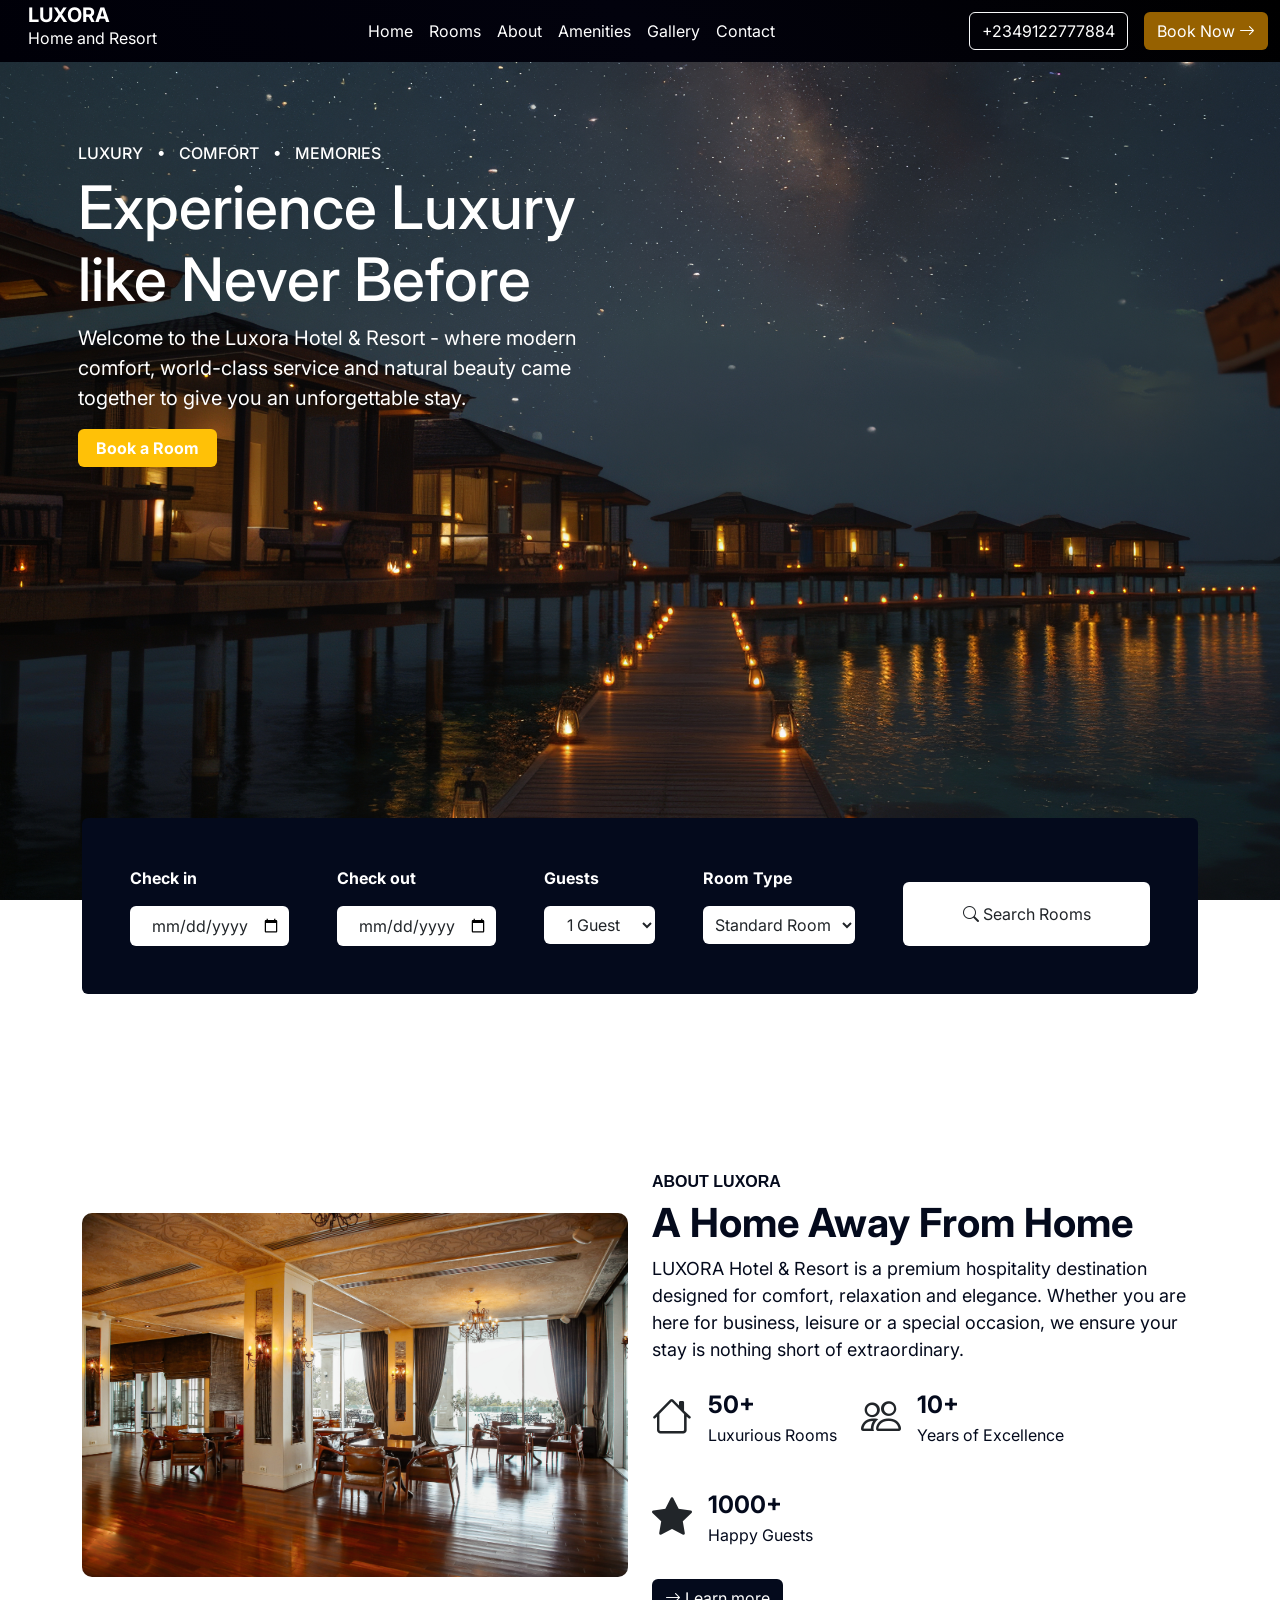
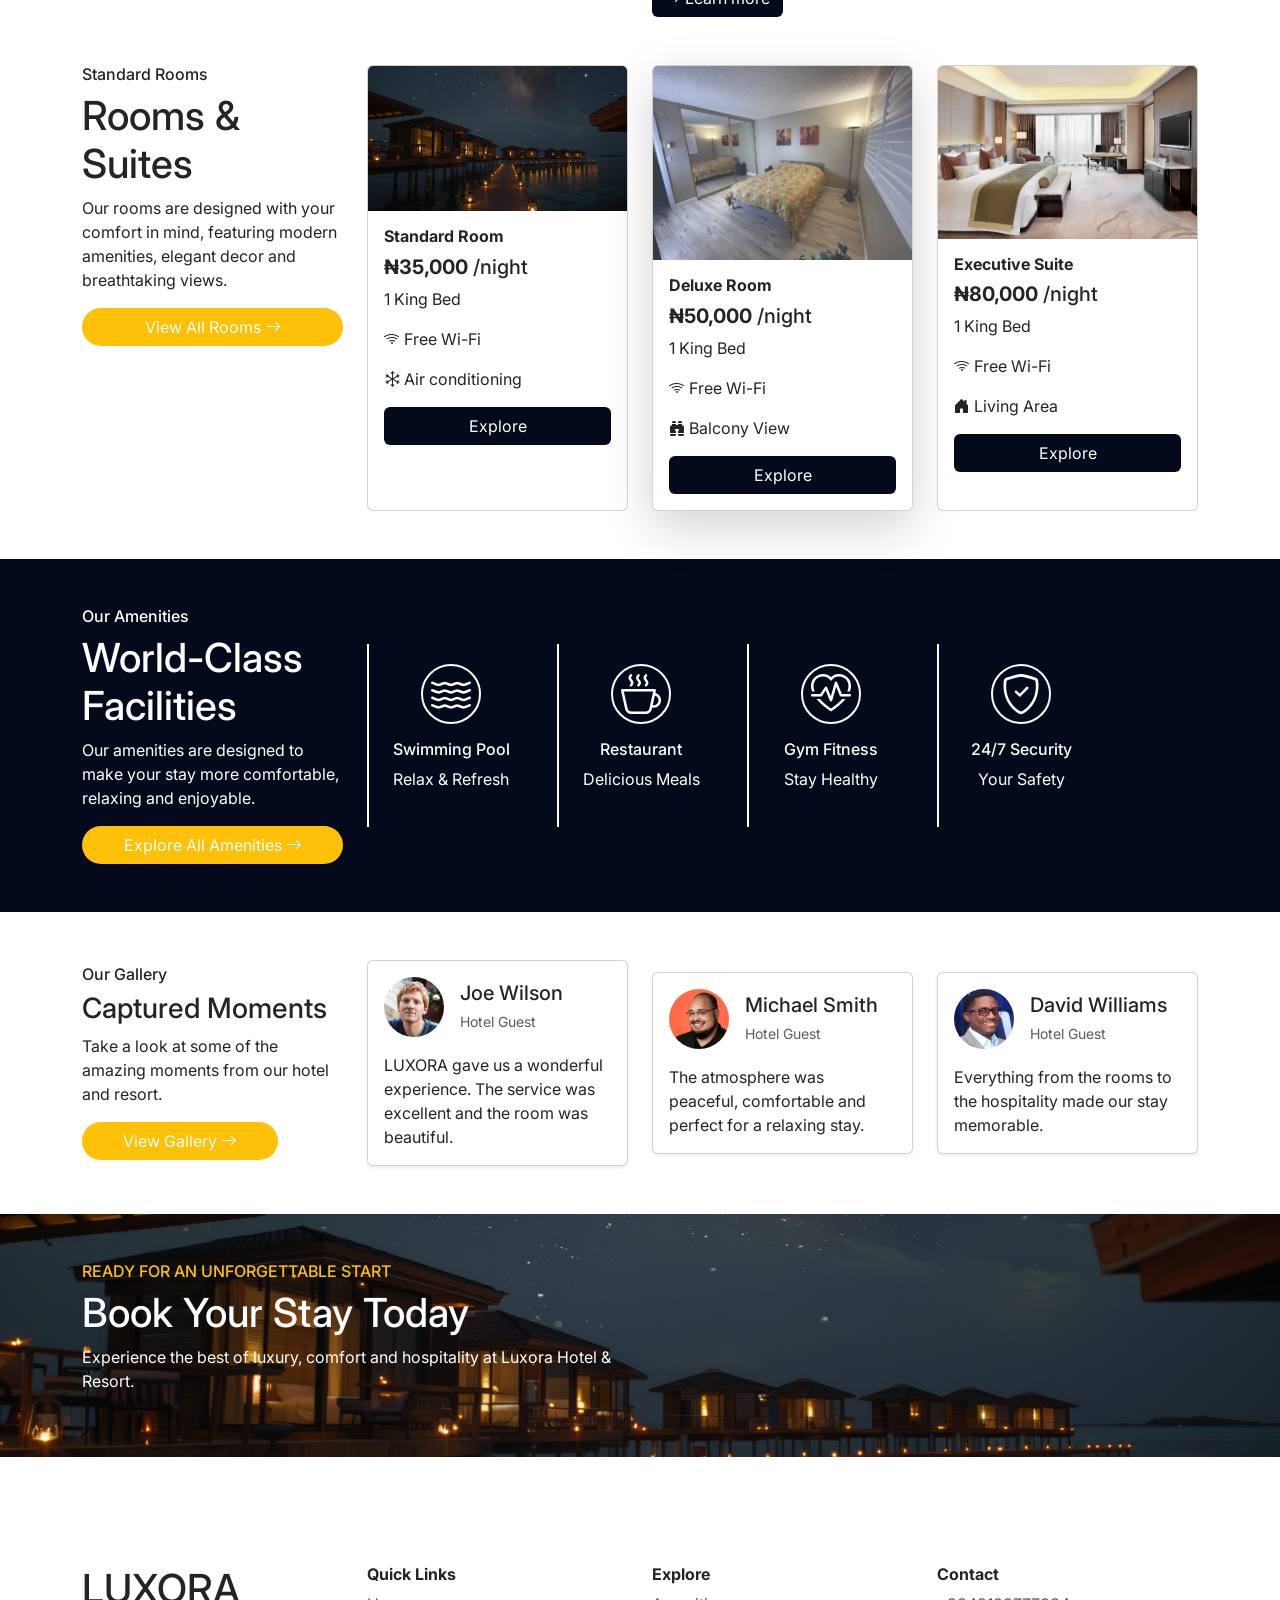
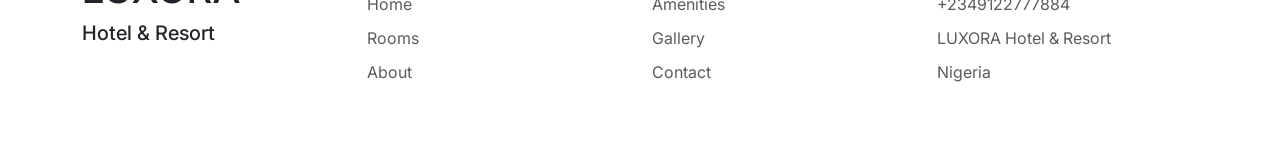
==== index.html @ adc064ef "i build a hotel website" ====
<!doctype html>
<html lang="en">
<head>
    <meta charset="utf-8">
    <meta name="viewport" content="width=device-width, initial-scale=1">
    <link href="https://fonts.googleapis.com/css2?family=Plus+Jakarta+Sans:wght@400;500;600;700;800&display=swap" rel="stylesheet">
    <link rel="stylesheet" href="https://cdn.jsdelivr.net/npm/bootstrap-icons@1.11.3/font/bootstrap-icons.min.css">
    <link href="https://cdn.jsdelivr.net/npm/bootstrap@5.0.2/dist/css/bootstrap.min.css" rel="stylesheet">
    <link rel="preconnect" href="https://fonts.googleapis.com">
    <link rel="preconnect" href="https://fonts.gstatic.com" crossorigin>
    <link href="https://fonts.googleapis.com/css2?family=Inter:wght@400;500;600;700;800&family=Playfair+Display:wght@400;500;600;700&display=swap" rel="stylesheet">
    <link rel="stylesheet" href="style.css">
    <title>LUXORA Hotel & Resort</title>
</head>
<body>

<nav class="navbar navbar-expand-lg navbar-light p-0 fixed-top">
    <div class="container-fluid">
        <div class="d-flex flex-column mx-3 lh-1">
            <a class="navbar-brand fw-bold text-white" href="#">LUXORA</a>
            <p class="text-white">Home and Resort</p>
        </div>

        <button class="navbar-toggler bg-white" type="button" data-bs-toggle="collapse" data-bs-target="#navbarSupportedContent">
            <span class="navbar-toggler-icon"></span>
        </button>

        <div class="collapse navbar-collapse" id="navbarSupportedContent">
            <ul class="navbar-nav mx-auto mb-2 mb-lg-0">
                <li class="nav-item"><a class="nav-link active text-white" href="#">Home</a></li>
                <li class="nav-item"><a class="nav-link text-white" href="#">Rooms</a></li>
                <li class="nav-item"><a class="nav-link text-white" href="#">About</a></li>
                <li class="nav-item"><a class="nav-link text-white" href="#">Amenities</a></li>
                <li class="nav-item"><a class="nav-link text-white" href="#">Gallery</a></li>
                <li class="nav-item"><a class="nav-link text-white" href="#">Contact</a></li>
            </ul>

            <form class="d-flex gap-3 align-items-center book">
                <a class="text-white text-decoration-none number btn btn-outline-light">+2349122777884</a>
                <button class="btn" type="submit">
                    Book Now
                    <i class="bi bi-arrow-right text-white"></i>
                </button>
            </form>
        </div>
    </div>
</nav>

<main class="main-page">
    <div class="container">
        <div class="row">
            <div class="col-lg-6 col-12 p-2">
                <h6 class="text-white mt-3 comfort">LUXURY • COMFORT • MEMORIES</h6>
                <h1 class="text-white">Experience Luxury <br>like Never Before</h1>
                <p class="text-white fs-5">Welcome to the Luxora Hotel & Resort - where modern comfort, world-class service and natural beauty came together to give you an unforgettable stay.</p>
                <button class="btn bg-warning text-white w-25 fw-bold expand">Book a Room</button>
            </div>
        </div>
    </div>
</main>

<section class="booking-section py-5 reveal">
    <div class="container">
        <form class="booking-box gap-5 text-white p-5 rounded d-sm-block d-lg-flex" id="bookingBox">
            <div class="booking-field">
                <label for="checkin" class="fw-bold">Check in</label>
                <input type="date" id="checkin" class="border-0 bg-white p-2 mt-3 rounded btn">
            </div>

            <div class="booking-field">
                <label for="checkout" class="fw-bold">Check out</label>
                <input type="date" id="checkout" class="border-0 bg-white p-2 mt-3 rounded btn">
            </div>

            <div class="booking-field">
                <label for="travelers" class="fw-bold">Guests</label>
                <select id="travelers" class="border-0 bg-white p-2 mt-3 rounded btn">
                    <option>1 Guest</option>
                    <option>2 Guests</option>
                    <option>3 Guests</option>
                    <option>4 Guests</option>
                    <option>5+ Guests</option>
                </select>
            </div>

            <div class="booking-field">
                <label for="roomType" class="fw-bold">Room Type</label>
                <select id="roomType" class="border-0 bg-white p-2 mt-3 rounded btn">
                    <option>Standard Room</option>
                    <option>Deluxe Room</option>
                    <option>Executive Suite</option>
                </select>
            </div>

            <button type="submit" class="search-btn border-0 bg-white p-0 mt-3 rounded btn w-25">
                <i class="bi bi-search"></i>
                Search Rooms
            </button>
        </form>
    </div>
</section>

<section class="about mb-3">
    <div class="container">
        <div class="row align-items-center">
            <div class="col-12 col-md-6">
                <img src="images/restaurant-hall-with-leather-armchairs-french-windows.jpg" alt="Hotel Image" class="img-fluid">
            </div>

            <div class="col-12 col-md-6">
                <div>
                    <h6 class="fw-bold aria">ABOUT LUXORA</h6>
                    <h1 class="fw-bold">A Home Away From Home</h1>
                    <p class="news">LUXORA Hotel & Resort is a premium hospitality destination designed for comfort, relaxation and elegance. Whether you are here for business, leisure or a special occasion, we ensure your stay is nothing short of extraordinary.</p>

                    <div class="d-flex gap-4 mt-4 flex-wrap">
                        <div class="d-flex gap-3">
                            <i class="bi bi-house fs-1 text-dark"></i>
                            <div>
                                <strong class="fw-bold fs-4">50+</strong>
                                <p>Luxurious Rooms</p>
                            </div>
                        </div>

                        <div class="d-flex gap-3">
                            <i class="bi bi-people fs-1 text-dark"></i>
                            <div>
                                <strong class="fw-bold fs-4">10+</strong>
                                <p>Years of Excellence</p>
                            </div>
                        </div>

                        <div class="d-flex gap-3">
                            <i class="bi bi-star-fill fs-1 text-dark"></i>
                            <div>
                                <strong class="fw-bold fs-4">1000+</strong>
                                <p>Happy Guests</p>
                            </div>
                        </div>
                    </div>

                    <button type="button" class="btn text-white learn mt-3">
                        <i class="bi bi-arrow-right"></i>
                        Learn more
                    </button>
                </div>
            </div>
        </div>
    </div>
</section>

<section class="view mt-5 mb-5">
    <div class="container">
        <div class="row g-4">
            <div class="col-12 col-md-3">
                <div class="h-100">
                    <h6>Standard Rooms</h6>
                    <h1>Rooms & Suites</h1>
                    <p>Our rooms are designed with your comfort in mind, featuring modern amenities, elegant decor and breathtaking views.</p>
                    <button type="button" class="btn w-100 rounded-pill bg-warning expand text-white">
                        View All Rooms
                        <i class="bi bi-arrow-right"></i>
                    </button>
                </div>
            </div>

            <div class="col-12 col-md-3 col-6">
                <div class="card h-100 bg-white">
                    <img src="images/starry-sky-town.jpg" class="card-img-top" alt="Standard Room" loading="lazy">
                    <div class="card-body">
                        <h6 class="card-title fw-bold" id="standardName">Standard Room</h6>
                        <h5 class="card-text" id="standardPrice"><strong>₦35,000</strong> /night</h5>

                        <div class="d-flex flex-column">
                            <div class="mb-3"><i class="bi bi-bed-fill text-dark"></i> 1 King Bed</div>
                            <div class="mb-3"><i class="bi bi-wifi text-dark"></i> Free Wi-Fi</div>
                            <div class="mb-3"><i class="bi bi-snow text-dark"></i> Air conditioning</div>
                        </div>

                        <button class="btn w-100 text-white learn" id="standard" onclick="exploreButton(this)">Explore</button>
                    </div>
                </div>
            </div>

            <div class="col-12 col-md-3 col-6">
                <div class="card h-100 bg-white shadow-lg">
                    <img src="images/deluxe.jpg" class="card-img-top" alt="Deluxe Room" loading="lazy">
                    <div class="card-body">
                        <h6 class="card-title fw-bold" id="deluxeName">Deluxe Room</h6>
                        <h5 class="card-text" id="deluxePrice"><strong>₦50,000</strong> /night</h5>

                        <div class="d-flex flex-column">
                            <div class="mb-3"><i class="bi bi-bed-fill text-dark"></i> 1 King Bed</div>
                            <div class="mb-3"><i class="bi bi-wifi text-dark"></i> Free Wi-Fi</div>
                            <div class="mb-3"><i class="bi bi-binoculars-fill text-dark"></i> Balcony View</div>
                        </div>

                        <button class="btn w-100 text-white learn" id="deluxe" onclick="exploreButton(this)">Explore</button>
                    </div>
                </div>
            </div>

            <div class="col-12 col-md-3 col-6">
                <div class="card h-100 bg-white">
                    <img src="images/executive.jpg" class="card-img-top" alt="Executive Suite" loading="lazy">
                    <div class="card-body">
                        <h6 class="card-title fw-bold" id="executiveName">Executive Suite</h6>
                        <h5 class="card-text" id="executivePrice"><strong>₦80,000</strong> /night</h5>

                        <div class="d-flex flex-column">
                            <div class="mb-3"><i class="bi bi-bed-fill text-dark"></i> 1 King Bed</div>
                            <div class="mb-3"><i class="bi bi-wifi text-dark"></i> Free Wi-Fi</div>
                            <div class="mb-3"><i class="bi bi-house-door-fill text-dark"></i> Living Area</div>
                        </div>

                        <button class="btn w-100 text-white learn" id="executive" onclick="exploreButton(this)">Explore</button>
                    </div>
                </div>
            </div>
        </div>
    </div>
</section>

<section class="amenities mt-5 mb-5 py-5 text-white">
    <div class="container">
        <div class="row g-4 align-items-center">
            <div class="col-12 col-md-3">
                <h6>Our Amenities</h6>
                <h1>World-Class Facilities</h1>
                <p>Our amenities are designed to make your stay more comfortable, relaxing and enjoyable.</p>
                <button type="button" class="btn w-100 rounded-pill bg-warning text-white expand">
                    Explore All Amenities
                    <i class="bi bi-arrow-right"></i>
                </button>
            </div>

            <div class="col-6 col-md-2">
                <div class="small-cards text-center">
                    <i class="bi bi-water text-white fs-1 circle"></i>
                    <h6 class="pt-3">Swimming Pool</h6>
                    <p>Relax & Refresh</p>
                </div>
            </div>

            <div class="col-6 col-md-2">
                <div class="small-cards text-center">
                    <i class="bi bi-cup-hot text-white fs-1 circle"></i>
                    <h6 class="pt-3">Restaurant</h6>
                    <p>Delicious Meals</p>
                </div>
            </div>

            <div class="col-6 col-md-2">
                <div class="small-cards text-center">
                    <i class="bi bi-heart-pulse text-white fs-1 circle"></i>
                    <h6 class="pt-3">Gym Fitness</h6>
                    <p>Stay Healthy</p>
                </div>
            </div>

            <div class="col-6 col-md-2">
                <div class="small-cards text-center">
                    <i class="bi bi-shield-check text-white fs-1 circle"></i>
                    <h6 class="pt-3">24/7 Security</h6>
                    <p>Your Safety</p>
                </div>
            </div>
        </div>
    </div>
</section>

<section class="mb-5 mt-5">
    <div class="container">
        <div class="row g-4 align-items-center">
            <div class="col-12 col-md-3">
                <h6>Our Gallery</h6>
                <h3>Captured Moments</h3>
                <p>Take a look at some of the amazing moments from our hotel and resort.</p>
                <button type="button" class="btn w-75 rounded-pill bg-warning text-white expand">
                    View Gallery
                    <i class="bi bi-arrow-right"></i>
                </button>
            </div>

            <div class="col-12 col-md-3">
    <div class="card shadow-sm h-100">
        <div class="d-flex align-items-center gap-3 p-3">
            <img src="images/patrick-collison-headshot.jpg" class="testimonial-img" alt="Joe Wilson">
            <div>
                <h5 class="card-title mb-1">Joe Wilson</h5>
                <small class="text-muted">Hotel Guest</small>
            </div>
        </div>

        <div class="card-body pt-0">
            <p class="card-text">LUXORA gave us a wonderful experience. The service was excellent and the room was beautiful.</p>
        </div>
    </div>
</div>

<div class="col-12 col-md-3">
    <div class="card shadow-sm h-100">
        <div class="d-flex align-items-center gap-3 p-3">
            <img src="images/michael-siebel-headshot.jpeg" class="testimonial-img" alt="Michael Smith">
            <div>
                <h5 class="card-title mb-1">Michael Smith</h5>
                <small class="text-muted">Hotel Guest</small>
            </div>
        </div>

        <div class="card-body pt-0">
            <p class="card-text">The atmosphere was peaceful, comfortable and perfect for a relaxing stay.</p>
        </div>
    </div>
</div>

<div class="col-12 col-md-3">
    <div class="card shadow-sm h-100">
        <div class="d-flex align-items-center gap-3 p-3">
            <img src="images/otto-williams.jpeg" class="testimonial-img" alt="David Williams">
            <div>
                <h5 class="card-title mb-1">David Williams</h5>
                <small class="text-muted">Hotel Guest</small>
            </div>
        </div>

        <div class="card-body pt-0">
            <p class="card-text">Everything from the rooms to the hospitality made our stay memorable.</p>
        </div>
    </div>
</div>

        </div>
    </div>
</section>

<section class="ready mt-5 mb-5 pt-5 py-5">
    <div class="container">
        <div class="row">
            <div class="col-12 col-md-6">
                <h6 class="text-warning">READY FOR AN UNFORGETTABLE START</h6>
                <h1 class="text-white">Book Your Stay Today</h1>
                <p class="text-white">Experience the best of luxury, comfort and hospitality at Luxora Hotel & Resort.</p>
            </div>
        </div>
    </div>
</section>

<footer class="footer">
    <div class="container">
        <div class="row g-4">
            <div class="col-12 col-md-3">
                <h1>LUXORA</h1>
                <h5>Hotel & Resort</h5>
            </div>

            <div class="col-12 col-md-3">
                <h6 class="fw-bold">Quick Links</h6>
                <ul class="p-0">
                    <li><a href="#" class="text-decoration-none text-muted">Home</a></li>
                    <li><a href="#" class="text-decoration-none text-muted">Rooms</a></li>
                    <li><a href="#" class="text-decoration-none text-muted">About</a></li>
                </ul>
            </div>

            <div class="col-12 col-md-3">
                <h6 class="fw-bold">Explore</h6>
                <ul class="p-0">
                    <li><a href="#" class="text-decoration-none text-muted">Amenities</a></li>
                    <li><a href="#" class="text-decoration-none text-muted">Gallery</a></li>
                    <li><a href="#" class="text-decoration-none text-muted">Contact</a></li>
                </ul>
            </div>

            <div class="col-12 col-md-3">
                <h6 class="fw-bold">Contact</h6>
                <ul class="p-0">
                    <li class="text-muted">+2349122777884</li>
                    <li class="text-muted">LUXORA Hotel & Resort</li>
                    <li class="text-muted">Nigeria</li>
                </ul>
            </div>
        </div>
    </div>
</footer>

<script src="script.js"></script>
<script src="https://cdn.jsdelivr.net/npm/bootstrap@5.0.2/dist/js/bootstrap.bundle.min.js"></script>

</body>
</html>
---- style.css ----
:root {
    --bg: #040a1c;
    --surface: #10182D;
    --primary: hsl(225, 100%, 22%);
    --accent: #714fbe;
    --deep-blue: #280971;
    --highlight: #22D3EE;
    --text: #F8FAFC;
    --muted: #94A3B8;
    --radius-small: 10px;
    --margin-sm: 10px;
    --padding-sm: 30px;
}

* {
    padding: 0;
    margin: 0;
    box-sizing: border-box;
    font-family: "Inter", sans-serif;
}

.navbar {
    background: linear-gradient(45deg, rgb(0, 0, 8), rgb(2, 2, 13), rgb(0, 0, 0));
    width: 100%;
    transition: all 0.4s ease-in-out;
}

.navbar a {
    transition: all 0.5s ease-in-out;
    color: #fff;
    text-decoration: none;
}

.navbar a:hover {
    transform: translateY(-5px);
    text-decoration: underline dotted;
    color: rgb(143, 110, 9);
}

.number {
    cursor: pointer;
}

.book button {
    transition: all 0.3s ease;
    background-color: rgb(150, 97, 0);
    color: white;
}

.book button:hover {
    transform: translateY(-8px);
    background-color: white;
    color: rgb(130, 87, 0);
}

.main-page {
    background-image: url(images/starry-sky-town.jpg);
    background-position: center;
    background-repeat: no-repeat;
    background-size: cover;
    min-height: 100vh;
    padding-top: 120px;
}

.main-page h1 {
    font-size: 60px;
}

.expand {
    transition: all 0.4s ease-in-out;
}

.expand:hover {
    transform: scale(1.15);
}

.learn {
    transition: all 0.5s ease;
    background-color: #040a1c;
}

.learn:hover {
    transform: translate(15px);
    background-color: rgb(126, 71, 3);
}

.booking-section {
    position: relative;
    bottom: 130px;
}

.booking-box {
    background-color: var(--bg);
}

.booking-field {
    flex: 1;
}

.about button {
    background: var(--bg);
}

.about {
    color: var(--bg);
}

.about img {
    border-radius: 10px;
}

.about img:hover {
    filter: brightness(2);
    transition: 5s all ease;
}

.aria {
    font-family: Arial;
}

.news {
    font-size: 18px;
}

.comfort {
    word-spacing: 10px;
}

.circle {
    width: 60px;
    height: 60px;
    border-radius: 50%;
    border: 2px solid rgb(253, 253, 254);
    display: flex;
    align-items: center;
    justify-content: center;
    margin: auto;
}

.small-cards {
    border-left: 2px solid rgb(253, 253, 253);
    padding: 20px;
}

.amenities {
    background: var(--bg);
}

.image {
    width: 200px;
    height: 180px;
    object-fit: cover;
    border-radius: 10px;
}

.testimonial-img {
    width: 60px;
    height: 60px;
    object-fit: cover;
    border-radius: 50%;
    flex-shrink: 0;
}

.ready {
    background: var(--bg);
    background-image: url(images/starry-sky-town.jpg);
    background-position: center;
    background-repeat: no-repeat;
    background-size: cover;
}

.footer {
    padding: 60px 0;
}

.footer li {
    list-style: none;
    margin-bottom: 10px;
}

@media (max-width: 768px) {
    .main-page h1 {
        font-size: 40px;
    }

    .booking-section {
        bottom: 50px;
    }

    .booking-box {
        padding: 25px !important;
    }

    .search-btn {
        width: 100% !important;
    }

    .main-page .expand {
        width: 50% !important;
    }

    .image {
        width: 100%;
        height: 180px;
    }

    .small-cards {
        border-left: none;
        border-bottom: 2px solid rgb(253, 253, 253);
    }
}
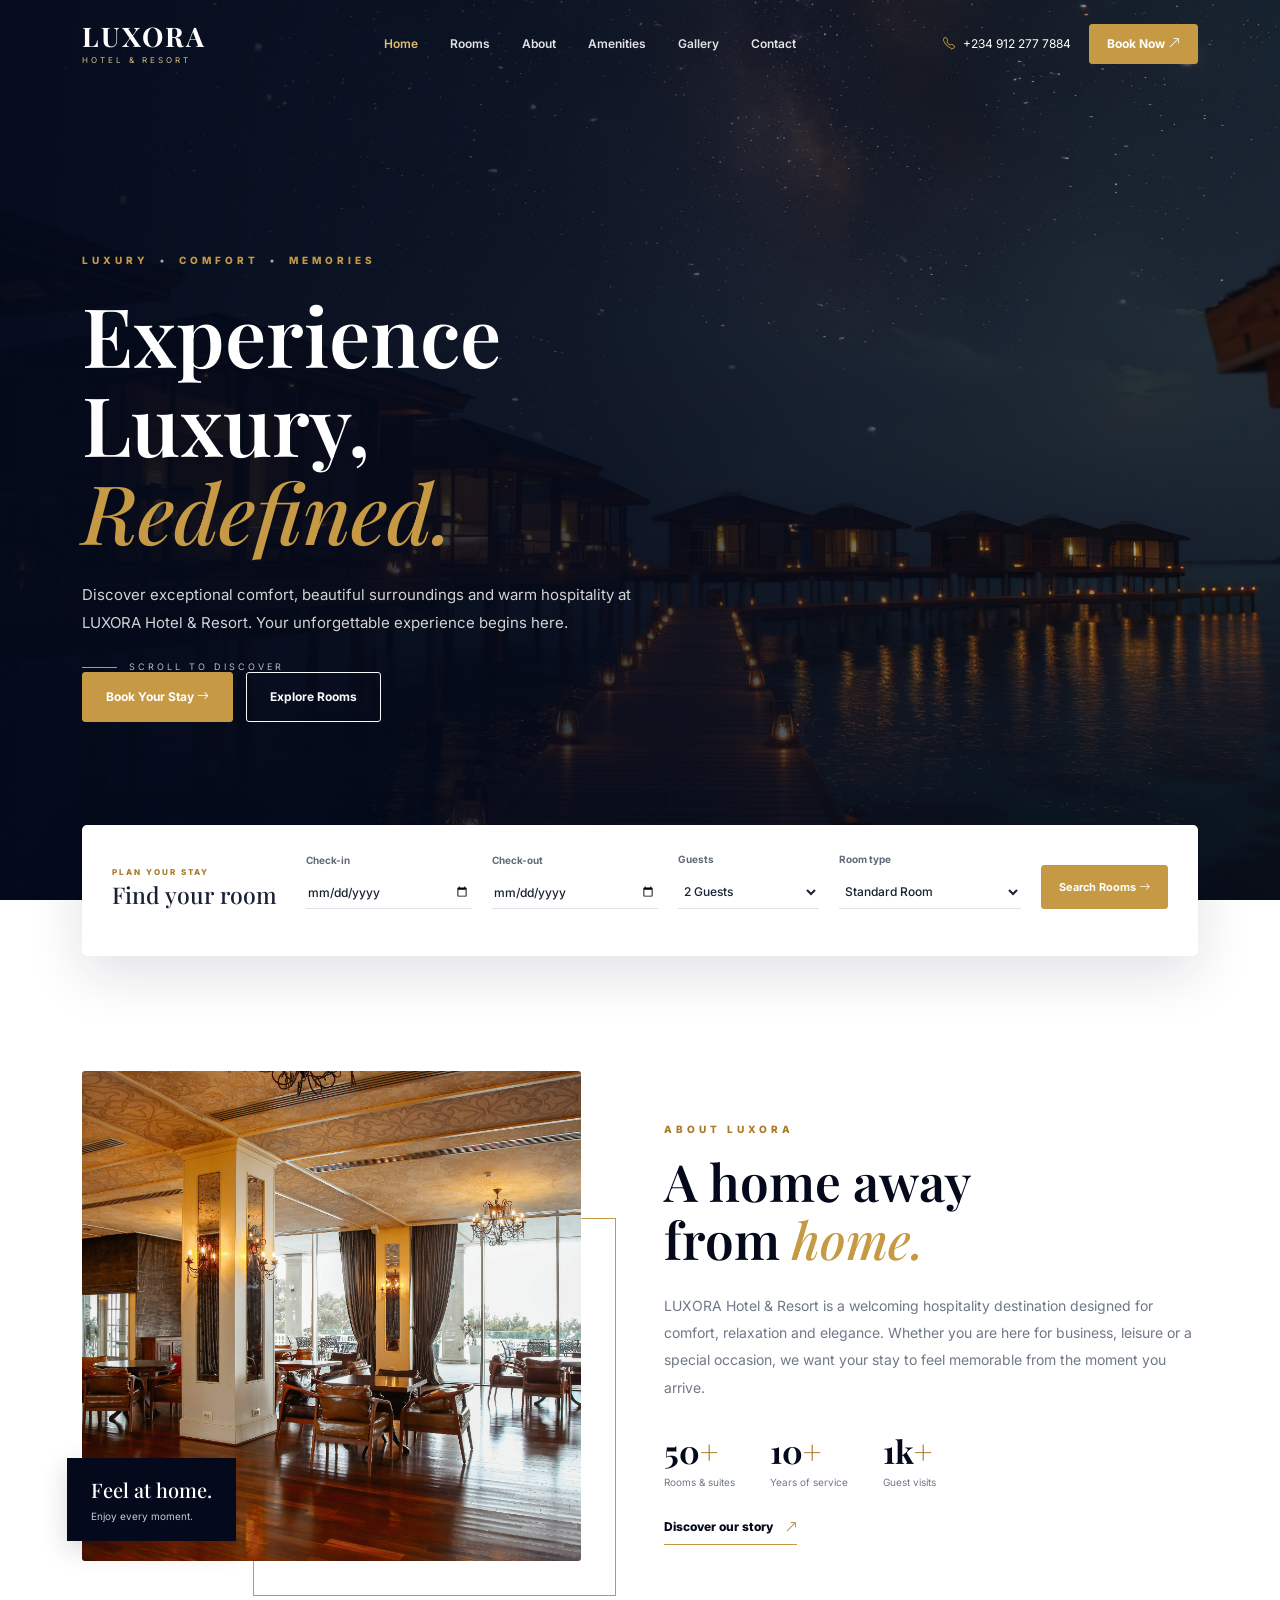
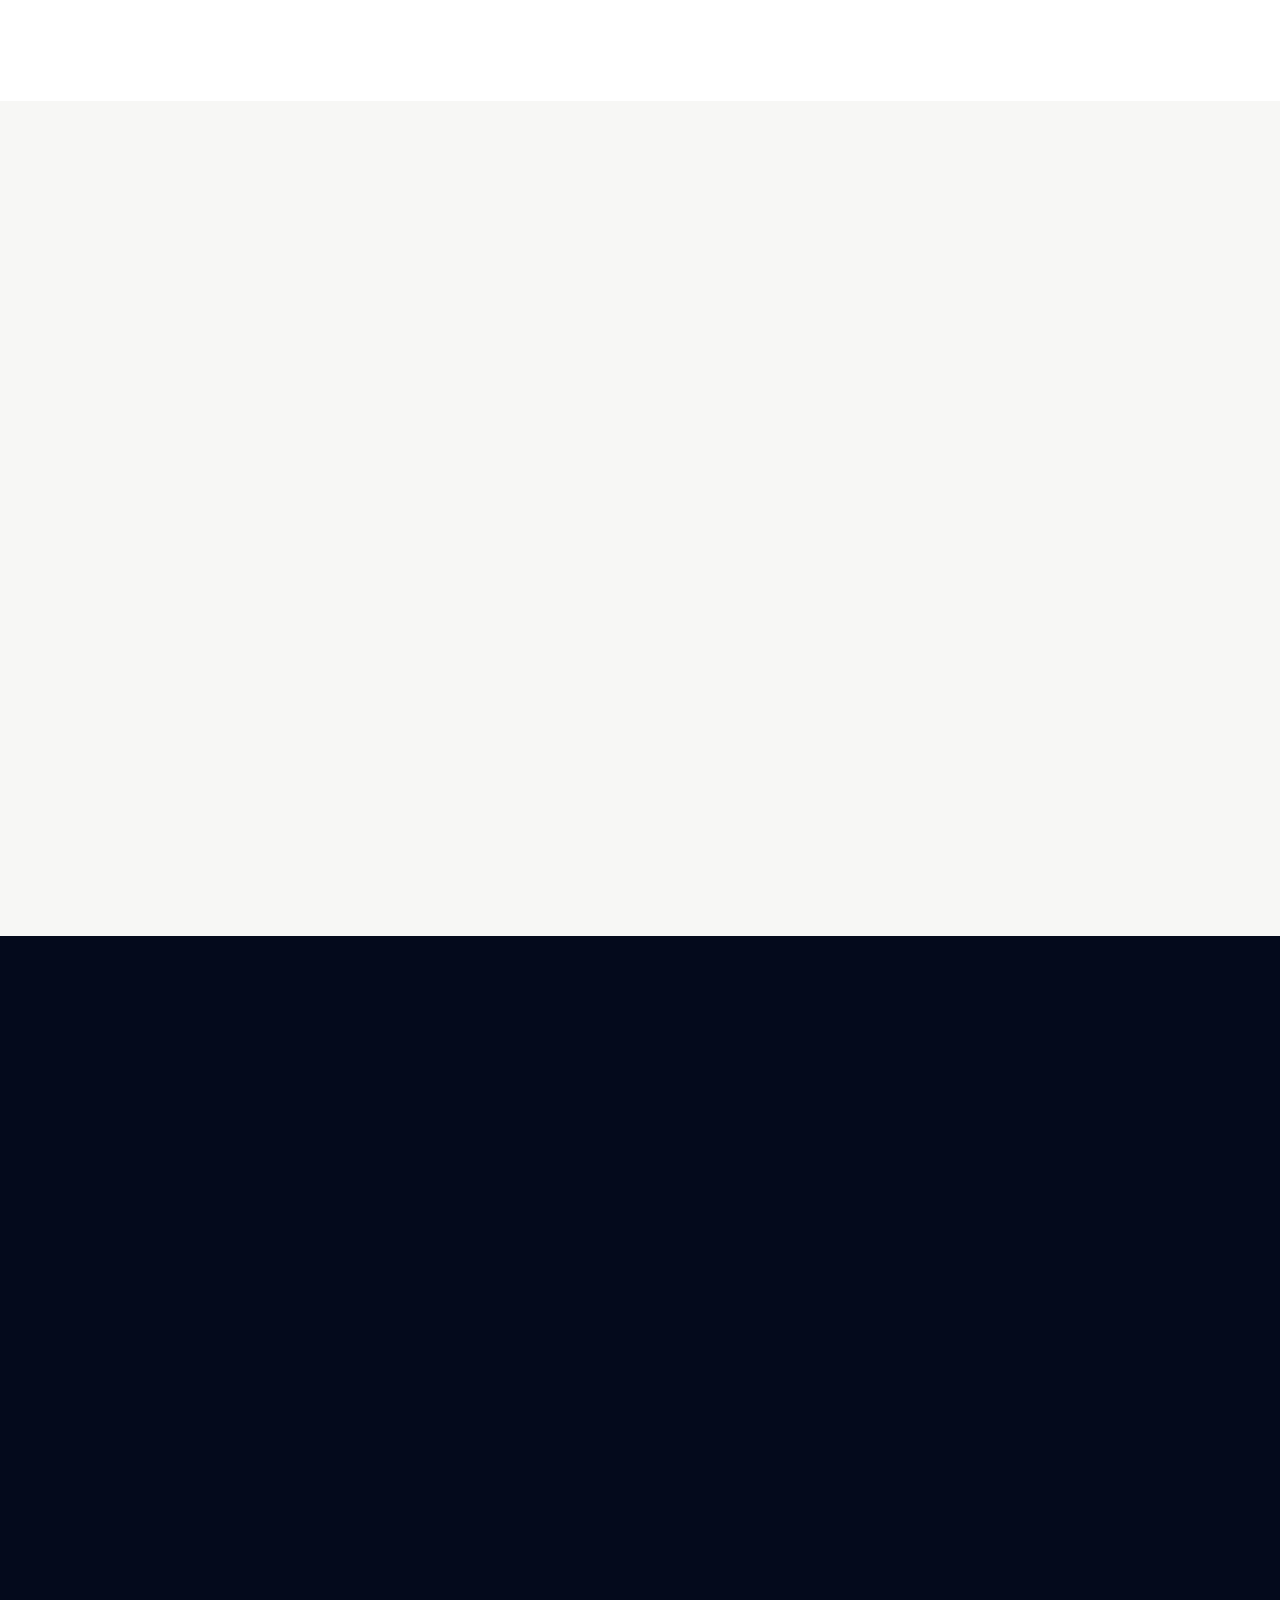
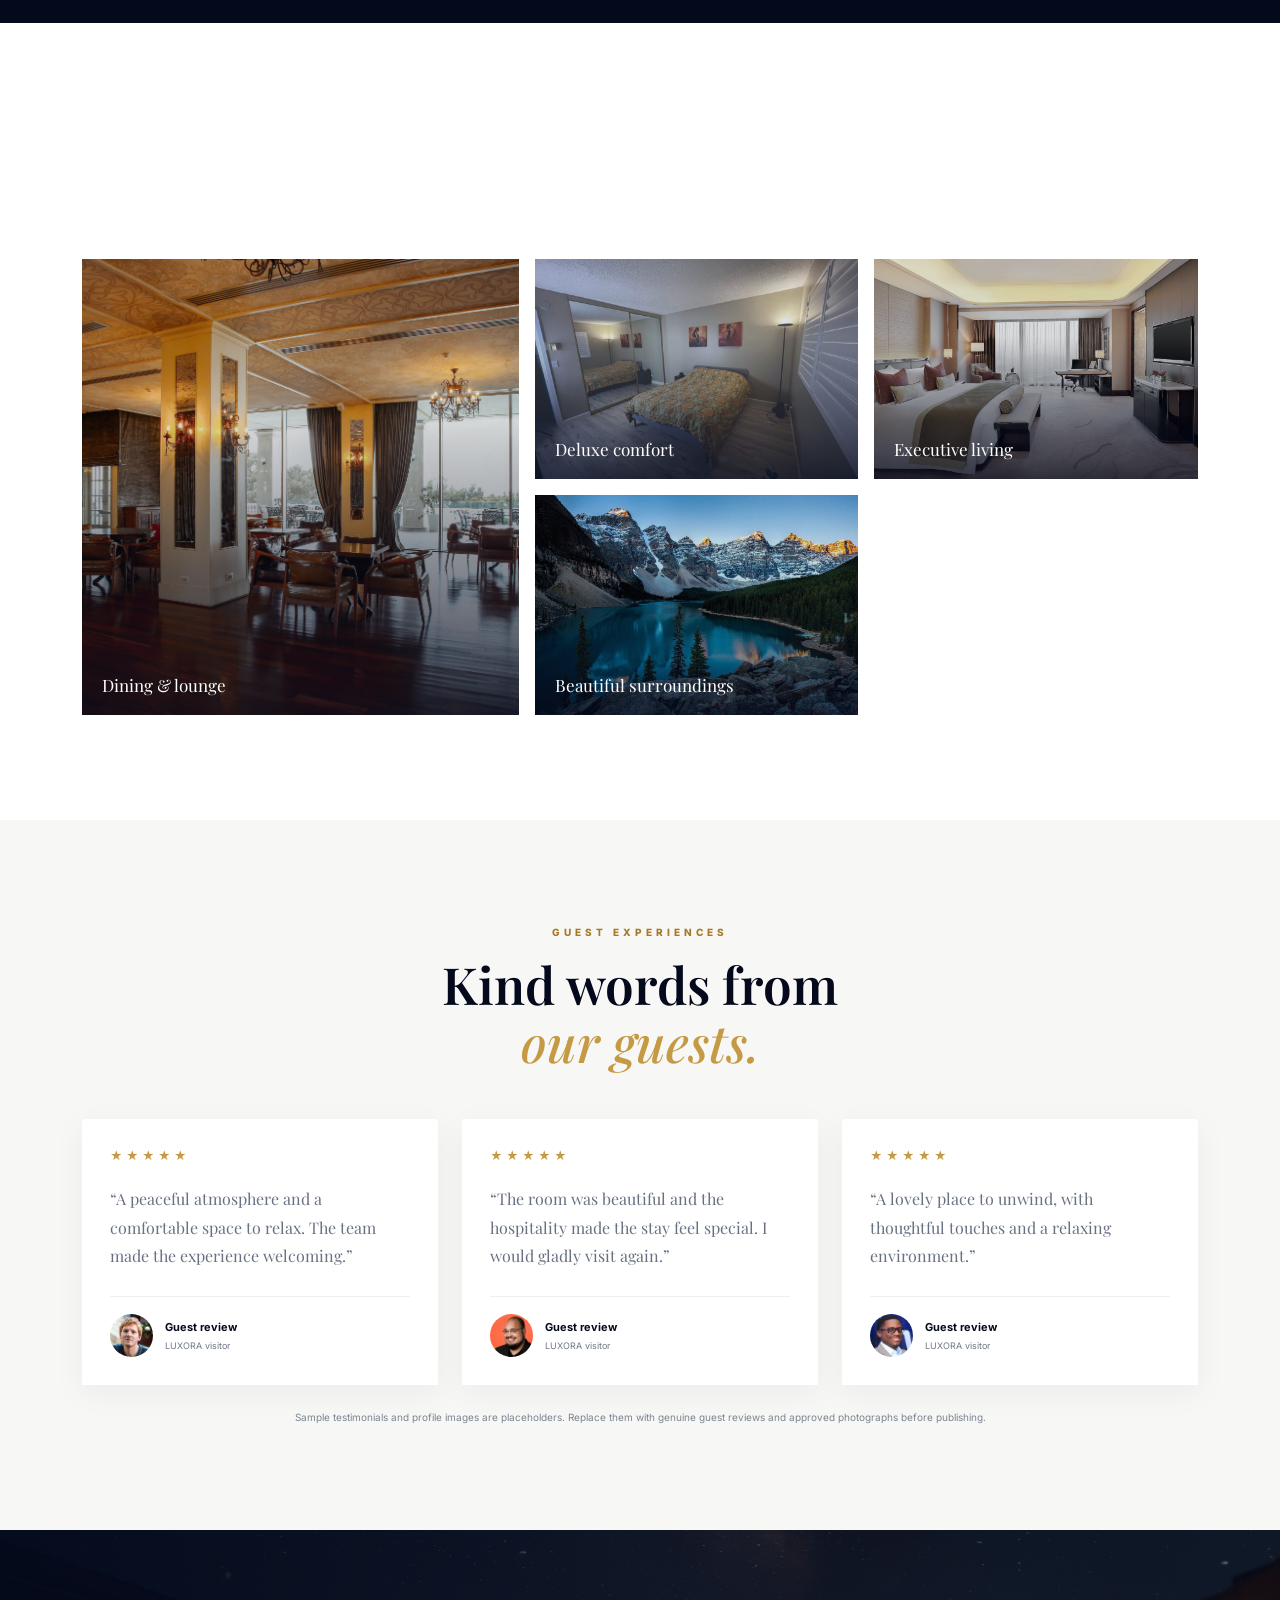
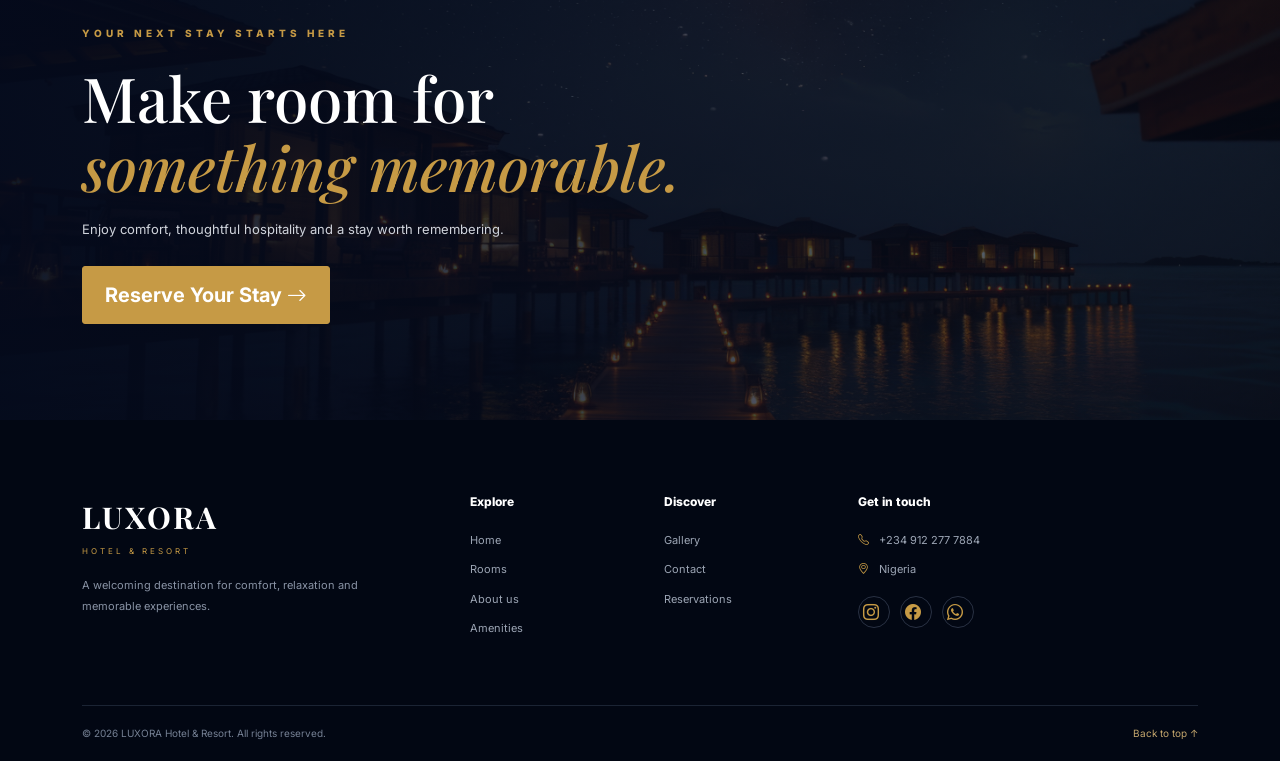
==== commit 6dce8fcb: "I build a hotel website" ====
--- a/index.html
+++ b/index.html
@@ -3,389 +3,262 @@
 <head>
     <meta charset="utf-8">
     <meta name="viewport" content="width=device-width, initial-scale=1">
-    <link href="https://fonts.googleapis.com/css2?family=Plus+Jakarta+Sans:wght@400;500;600;700;800&display=swap" rel="stylesheet">
-    <link rel="stylesheet" href="https://cdn.jsdelivr.net/npm/bootstrap-icons@1.11.3/font/bootstrap-icons.min.css">
-    <link href="https://cdn.jsdelivr.net/npm/bootstrap@5.0.2/dist/css/bootstrap.min.css" rel="stylesheet">
+    <meta name="description" content="Experience comfort, elegance and warm hospitality at LUXORA Hotel & Resort.">
+    <title>LUXORA Hotel & Resort | Luxury, Comfort & Memories</title>
+
     <link rel="preconnect" href="https://fonts.googleapis.com">
     <link rel="preconnect" href="https://fonts.gstatic.com" crossorigin>
     <link href="https://fonts.googleapis.com/css2?family=Inter:wght@400;500;600;700;800&family=Playfair+Display:wght@400;500;600;700&display=swap" rel="stylesheet">
+    <link href="https://cdn.jsdelivr.net/npm/bootstrap@5.0.2/dist/css/bootstrap.min.css" rel="stylesheet">
+    <link href="https://cdn.jsdelivr.net/npm/bootstrap-icons@1.11.3/font/bootstrap-icons.css" rel="stylesheet">
     <link rel="stylesheet" href="style.css">
-    <title>LUXORA Hotel & Resort</title>
 </head>
 <body>
 
-<nav class="navbar navbar-expand-lg navbar-light p-0 fixed-top">
-    <div class="container-fluid">
-        <div class="d-flex flex-column mx-3 lh-1">
-            <a class="navbar-brand fw-bold text-white" href="#">LUXORA</a>
-            <p class="text-white">Home and Resort</p>
-        </div>
-
-        <button class="navbar-toggler bg-white" type="button" data-bs-toggle="collapse" data-bs-target="#navbarSupportedContent">
+<nav class="navbar navbar-expand-lg navbar-dark fixed-top" id="siteNavbar">
+    <div class="container">
+        <a class="navbar-brand brand" href="index.html">
+            <span class="brand-name">LUXORA</span>
+            <span class="brand-tagline">HOTEL &amp; RESORT</span>
+        </a>
+
+        <button class="navbar-toggler" type="button" data-bs-toggle="collapse" data-bs-target="#mainNav"
+            aria-controls="mainNav" aria-expanded="false" aria-label="Toggle navigation">
             <span class="navbar-toggler-icon"></span>
         </button>
 
-        <div class="collapse navbar-collapse" id="navbarSupportedContent">
-            <ul class="navbar-nav mx-auto mb-2 mb-lg-0">
-                <li class="nav-item"><a class="nav-link active text-white" href="#">Home</a></li>
-                <li class="nav-item"><a class="nav-link text-white" href="#">Rooms</a></li>
-                <li class="nav-item"><a class="nav-link text-white" href="#">About</a></li>
-                <li class="nav-item"><a class="nav-link text-white" href="#">Amenities</a></li>
-                <li class="nav-item"><a class="nav-link text-white" href="#">Gallery</a></li>
-                <li class="nav-item"><a class="nav-link text-white" href="#">Contact</a></li>
+        <div class="collapse navbar-collapse" id="mainNav">
+            <ul class="navbar-nav mx-auto">
+                <li class="nav-item"><a class="nav-link active" href="#home">Home</a></li>
+                <li class="nav-item"><a class="nav-link" href="rooms.html">Rooms</a></li>
+                <li class="nav-item"><a class="nav-link" href="#about">About</a></li>
+                <li class="nav-item"><a class="nav-link" href="#amenities">Amenities</a></li>
+                <li class="nav-item"><a class="nav-link" href="#gallery">Gallery</a></li>
+                <li class="nav-item"><a class="nav-link" href="#contact">Contact</a></li>
             </ul>
-
-            <form class="d-flex gap-3 align-items-center book">
-                <a class="text-white text-decoration-none number btn btn-outline-light">+2349122777884</a>
-                <button class="btn" type="submit">
-                    Book Now
-                    <i class="bi bi-arrow-right text-white"></i>
-                </button>
-            </form>
+            <div class="nav-actions">
+                <a class="nav-phone" href="tel:+2349122777884"><i class="bi bi-telephone"></i> +234 912 277 7884</a>
+                <a class="btn btn-gold nav-book" href="#bookingBox">Book Now <i class="bi bi-arrow-up-right"></i></a>
+            </div>
         </div>
     </div>
 </nav>
 
-<main class="main-page">
-    <div class="container">
-        <div class="row">
-            <div class="col-lg-6 col-12 p-2">
-                <h6 class="text-white mt-3 comfort">LUXURY • COMFORT • MEMORIES</h6>
-                <h1 class="text-white">Experience Luxury <br>like Never Before</h1>
-                <p class="text-white fs-5">Welcome to the Luxora Hotel & Resort - where modern comfort, world-class service and natural beauty came together to give you an unforgettable stay.</p>
-                <button class="btn bg-warning text-white w-25 fw-bold expand">Book a Room</button>
-            </div>
-        </div>
+<main class="hero" id="home">
+    <div class="hero-overlay"></div>
+    <div class="container hero-container">
+        <div class="hero-content reveal">
+            <p class="eyebrow"><span></span> LUXURY <b>•</b> COMFORT <b>•</b> MEMORIES</p>
+            <h1>Experience Luxury,<br><em>Redefined.</em></h1>
+            <p class="hero-description">Discover exceptional comfort, beautiful surroundings and warm hospitality at LUXORA Hotel &amp; Resort. Your unforgettable experience begins here.</p>
+            <div class="hero-actions">
+                <a href="#bookingBox" class="btn btn-gold btn-lg">Book Your Stay <i class="bi bi-arrow-right"></i></a>
+                <a href="rooms.html" class="btn btn-outline-light btn-lg">Explore Rooms</a>
+            </div>
+        </div>
+        <a href="#about" class="scroll-cue"><span></span> SCROLL TO DISCOVER</a>
     </div>
 </main>
 
-<section class="booking-section py-5 reveal">
-    <div class="container">
-        <form class="booking-box gap-5 text-white p-5 rounded d-sm-block d-lg-flex" id="bookingBox">
-            <div class="booking-field">
-                <label for="checkin" class="fw-bold">Check in</label>
-                <input type="date" id="checkin" class="border-0 bg-white p-2 mt-3 rounded btn">
-            </div>
-
-            <div class="booking-field">
-                <label for="checkout" class="fw-bold">Check out</label>
-                <input type="date" id="checkout" class="border-0 bg-white p-2 mt-3 rounded btn">
-            </div>
-
-            <div class="booking-field">
-                <label for="travelers" class="fw-bold">Guests</label>
-                <select id="travelers" class="border-0 bg-white p-2 mt-3 rounded btn">
-                    <option>1 Guest</option>
-                    <option>2 Guests</option>
-                    <option>3 Guests</option>
-                    <option>4 Guests</option>
-                    <option>5+ Guests</option>
+<section class="booking-wrap" aria-label="Room booking search">
+    <div class="container">
+        <form class="booking-panel reveal" id="bookingBox">
+            <div class="booking-heading">
+                <span class="eyebrow dark-eyebrow">PLAN YOUR STAY</span>
+                <h2>Find your room</h2>
+            </div>
+            <div class="booking-field">
+                <label for="checkin">Check-in</label>
+                <input type="date" id="checkin" name="checkin" required>
+            </div>
+            <div class="booking-field">
+                <label for="checkout">Check-out</label>
+                <input type="date" id="checkout" name="checkout" required>
+            </div>
+            <div class="booking-field">
+                <label for="travelers">Guests</label>
+                <select id="travelers" name="travelers">
+                    <option value="1">1 Guest</option>
+                    <option value="2" selected>2 Guests</option>
+                    <option value="3">3 Guests</option>
+                    <option value="4">4 Guests</option>
+                    <option value="5">5+ Guests</option>
                 </select>
             </div>
-
-            <div class="booking-field">
-                <label for="roomType" class="fw-bold">Room Type</label>
-                <select id="roomType" class="border-0 bg-white p-2 mt-3 rounded btn">
-                    <option>Standard Room</option>
-                    <option>Deluxe Room</option>
-                    <option>Executive Suite</option>
+            <div class="booking-field">
+                <label for="roomType">Room type</label>
+                <select id="roomType" name="roomType">
+                    <option value="standard">Standard Room</option>
+                    <option value="deluxe">Deluxe Room</option>
+                    <option value="executive">Executive Suite</option>
                 </select>
             </div>
-
-            <button type="submit" class="search-btn border-0 bg-white p-0 mt-3 rounded btn w-25">
-                <i class="bi bi-search"></i>
-                Search Rooms
-            </button>
+            <button type="submit" class="btn btn-gold search-button">Search Rooms <i class="bi bi-arrow-right"></i></button>
+            <p class="booking-message" id="bookingMessage" role="status" aria-live="polite"></p>
         </form>
     </div>
 </section>
 
-<section class="about mb-3">
-    <div class="container">
-        <div class="row align-items-center">
-            <div class="col-12 col-md-6">
-                <img src="images/restaurant-hall-with-leather-armchairs-french-windows.jpg" alt="Hotel Image" class="img-fluid">
-            </div>
-
-            <div class="col-12 col-md-6">
-                <div>
-                    <h6 class="fw-bold aria">ABOUT LUXORA</h6>
-                    <h1 class="fw-bold">A Home Away From Home</h1>
-                    <p class="news">LUXORA Hotel & Resort is a premium hospitality destination designed for comfort, relaxation and elegance. Whether you are here for business, leisure or a special occasion, we ensure your stay is nothing short of extraordinary.</p>
-
-                    <div class="d-flex gap-4 mt-4 flex-wrap">
-                        <div class="d-flex gap-3">
-                            <i class="bi bi-house fs-1 text-dark"></i>
-                            <div>
-                                <strong class="fw-bold fs-4">50+</strong>
-                                <p>Luxurious Rooms</p>
-                            </div>
-                        </div>
-
-                        <div class="d-flex gap-3">
-                            <i class="bi bi-people fs-1 text-dark"></i>
-                            <div>
-                                <strong class="fw-bold fs-4">10+</strong>
-                                <p>Years of Excellence</p>
-                            </div>
-                        </div>
-
-                        <div class="d-flex gap-3">
-                            <i class="bi bi-star-fill fs-1 text-dark"></i>
-                            <div>
-                                <strong class="fw-bold fs-4">1000+</strong>
-                                <p>Happy Guests</p>
-                            </div>
-                        </div>
+<section class="section about-section" id="about">
+    <div class="container">
+        <div class="row align-items-center g-5">
+            <div class="col-lg-6 reveal">
+                <div class="about-photo-wrap">
+                    <img src="images/restaurant-hall-with-leather-armchairs-french-windows.jpg" alt="Elegant LUXORA hotel lounge" class="about-photo">
+                    <div class="photo-note"><strong>Feel at home.</strong><span>Enjoy every moment.</span></div>
+                </div>
+            </div>
+            <div class="col-lg-6 reveal">
+                <p class="eyebrow section-eyebrow">ABOUT LUXORA</p>
+                <h2 class="section-title">A home away<br>from <em>home.</em></h2>
+                <p class="section-copy">LUXORA Hotel &amp; Resort is a welcoming hospitality destination designed for comfort, relaxation and elegance. Whether you are here for business, leisure or a special occasion, we want your stay to feel memorable from the moment you arrive.</p>
+                <div class="stats-row">
+                    <div><strong>50<span>+</span></strong><small>Rooms &amp; suites</small></div>
+                    <div><strong>10<span>+</span></strong><small>Years of service</small></div>
+                    <div><strong>1k<span>+</span></strong><small>Guest visits</small></div>
+                </div>
+                <a href="about.html" class="text-link">Discover our story <i class="bi bi-arrow-up-right"></i></a>
+            </div>
+        </div>
+    </div>
+</section>
+
+<section class="section rooms-section" id="rooms">
+    <div class="container">
+        <div class="section-heading-row reveal">
+            <div>
+                <p class="eyebrow section-eyebrow">STAY YOUR WAY</p>
+                <h2 class="section-title">Rooms &amp; <em>suites.</em></h2>
+            </div>
+            <div class="section-heading-side">
+                <p>Thoughtfully designed spaces, modern comforts and room to relax. Find the stay that suits you.</p>
+                <a href="rooms.html" class="text-link">View all rooms <i class="bi bi-arrow-up-right"></i></a>
+            </div>
+        </div>
+
+        <div class="row g-4">
+            <div class="col-md-6 col-lg-4 reveal">
+                <article class="room-card">
+                    <div class="room-image"><img src="images/starry-sky-town.jpg" alt="Standard room at LUXORA" loading="lazy"><span class="room-tag">COMFORT</span></div>
+                    <div class="room-card-body">
+                        <div class="room-title-row"><h3>Standard Room</h3><p><strong>₦35,000</strong><small>/ night</small></p></div>
+                        <div class="room-features"><span><i class="bi bi-bed"></i> King bed</span><span><i class="bi bi-wifi"></i> Wi-Fi</span><span><i class="bi bi-snow"></i> A/C</span></div>
+                        <p class="room-description">A cosy, stylish retreat with the essentials for a comfortable stay.</p>
+                        <a href="rooms.html" class="room-link">Explore room <i class="bi bi-arrow-right"></i></a>
                     </div>
-
-                    <button type="button" class="btn text-white learn mt-3">
-                        <i class="bi bi-arrow-right"></i>
-                        Learn more
-                    </button>
-                </div>
-            </div>
-        </div>
-    </div>
-</section>
-
-<section class="view mt-5 mb-5">
-    <div class="container">
-        <div class="row g-4">
-            <div class="col-12 col-md-3">
-                <div class="h-100">
-                    <h6>Standard Rooms</h6>
-                    <h1>Rooms & Suites</h1>
-                    <p>Our rooms are designed with your comfort in mind, featuring modern amenities, elegant decor and breathtaking views.</p>
-                    <button type="button" class="btn w-100 rounded-pill bg-warning expand text-white">
-                        View All Rooms
-                        <i class="bi bi-arrow-right"></i>
-                    </button>
-                </div>
-            </div>
-
-            <div class="col-12 col-md-3 col-6">
-                <div class="card h-100 bg-white">
-                    <img src="images/starry-sky-town.jpg" class="card-img-top" alt="Standard Room" loading="lazy">
-                    <div class="card-body">
-                        <h6 class="card-title fw-bold" id="standardName">Standard Room</h6>
-                        <h5 class="card-text" id="standardPrice"><strong>₦35,000</strong> /night</h5>
-
-                        <div class="d-flex flex-column">
-                            <div class="mb-3"><i class="bi bi-bed-fill text-dark"></i> 1 King Bed</div>
-                            <div class="mb-3"><i class="bi bi-wifi text-dark"></i> Free Wi-Fi</div>
-                            <div class="mb-3"><i class="bi bi-snow text-dark"></i> Air conditioning</div>
-                        </div>
-
-                        <button class="btn w-100 text-white learn" id="standard" onclick="exploreButton(this)">Explore</button>
+                </article>
+            </div>
+            <div class="col-md-6 col-lg-4 reveal">
+                <article class="room-card featured-room">
+                    <div class="room-image"><img src="images/deluxe.jpg" alt="Deluxe room at LUXORA" loading="lazy"><span class="room-tag">MOST POPULAR</span></div>
+                    <div class="room-card-body">
+                        <div class="room-title-row"><h3>Deluxe Room</h3><p><strong>₦50,000</strong><small>/ night</small></p></div>
+                        <div class="room-features"><span><i class="bi bi-bed"></i> King bed</span><span><i class="bi bi-wifi"></i> Wi-Fi</span><span><i class="bi bi-binoculars"></i> View</span></div>
+                        <p class="room-description">More space and thoughtful details for a little extra comfort.</p>
+                        <a href="rooms.html" class="room-link">Explore room <i class="bi bi-arrow-right"></i></a>
                     </div>
-                </div>
-            </div>
-
-            <div class="col-12 col-md-3 col-6">
-                <div class="card h-100 bg-white shadow-lg">
-                    <img src="images/deluxe.jpg" class="card-img-top" alt="Deluxe Room" loading="lazy">
-                    <div class="card-body">
-                        <h6 class="card-title fw-bold" id="deluxeName">Deluxe Room</h6>
-                        <h5 class="card-text" id="deluxePrice"><strong>₦50,000</strong> /night</h5>
-
-                        <div class="d-flex flex-column">
-                            <div class="mb-3"><i class="bi bi-bed-fill text-dark"></i> 1 King Bed</div>
-                            <div class="mb-3"><i class="bi bi-wifi text-dark"></i> Free Wi-Fi</div>
-                            <div class="mb-3"><i class="bi bi-binoculars-fill text-dark"></i> Balcony View</div>
-                        </div>
-
-                        <button class="btn w-100 text-white learn" id="deluxe" onclick="exploreButton(this)">Explore</button>
+                </article>
+            </div>
+            <div class="col-md-6 col-lg-4 reveal">
+                <article class="room-card">
+                    <div class="room-image"><img src="images/executive.jpg" alt="Executive suite at LUXORA" loading="lazy"><span class="room-tag">EXTRA SPACE</span></div>
+                    <div class="room-card-body">
+                        <div class="room-title-row"><h3>Executive Suite</h3><p><strong>₦80,000</strong><small>/ night</small></p></div>
+                        <div class="room-features"><span><i class="bi bi-house"></i> Living area</span><span><i class="bi bi-wifi"></i> Wi-Fi</span><span><i class="bi bi-stars"></i> Premium</span></div>
+                        <p class="room-description">A spacious suite designed for guests who appreciate room to unwind.</p>
+                        <a href="rooms.html" class="room-link">Explore room <i class="bi bi-arrow-right"></i></a>
                     </div>
-                </div>
-            </div>
-
-            <div class="col-12 col-md-3 col-6">
-                <div class="card h-100 bg-white">
-                    <img src="images/executive.jpg" class="card-img-top" alt="Executive Suite" loading="lazy">
-                    <div class="card-body">
-                        <h6 class="card-title fw-bold" id="executiveName">Executive Suite</h6>
-                        <h5 class="card-text" id="executivePrice"><strong>₦80,000</strong> /night</h5>
-
-                        <div class="d-flex flex-column">
-                            <div class="mb-3"><i class="bi bi-bed-fill text-dark"></i> 1 King Bed</div>
-                            <div class="mb-3"><i class="bi bi-wifi text-dark"></i> Free Wi-Fi</div>
-                            <div class="mb-3"><i class="bi bi-house-door-fill text-dark"></i> Living Area</div>
-                        </div>
-
-                        <button class="btn w-100 text-white learn" id="executive" onclick="exploreButton(this)">Explore</button>
-                    </div>
-                </div>
-            </div>
-        </div>
-    </div>
-</section>
-
-<section class="amenities mt-5 mb-5 py-5 text-white">
-    <div class="container">
-        <div class="row g-4 align-items-center">
-            <div class="col-12 col-md-3">
-                <h6>Our Amenities</h6>
-                <h1>World-Class Facilities</h1>
-                <p>Our amenities are designed to make your stay more comfortable, relaxing and enjoyable.</p>
-                <button type="button" class="btn w-100 rounded-pill bg-warning text-white expand">
-                    Explore All Amenities
-                    <i class="bi bi-arrow-right"></i>
-                </button>
-            </div>
-
-            <div class="col-6 col-md-2">
-                <div class="small-cards text-center">
-                    <i class="bi bi-water text-white fs-1 circle"></i>
-                    <h6 class="pt-3">Swimming Pool</h6>
-                    <p>Relax & Refresh</p>
-                </div>
-            </div>
-
-            <div class="col-6 col-md-2">
-                <div class="small-cards text-center">
-                    <i class="bi bi-cup-hot text-white fs-1 circle"></i>
-                    <h6 class="pt-3">Restaurant</h6>
-                    <p>Delicious Meals</p>
-                </div>
-            </div>
-
-            <div class="col-6 col-md-2">
-                <div class="small-cards text-center">
-                    <i class="bi bi-heart-pulse text-white fs-1 circle"></i>
-                    <h6 class="pt-3">Gym Fitness</h6>
-                    <p>Stay Healthy</p>
-                </div>
-            </div>
-
-            <div class="col-6 col-md-2">
-                <div class="small-cards text-center">
-                    <i class="bi bi-shield-check text-white fs-1 circle"></i>
-                    <h6 class="pt-3">24/7 Security</h6>
-                    <p>Your Safety</p>
-                </div>
-            </div>
-        </div>
-    </div>
-</section>
-
-<section class="mb-5 mt-5">
-    <div class="container">
-        <div class="row g-4 align-items-center">
-            <div class="col-12 col-md-3">
-                <h6>Our Gallery</h6>
-                <h3>Captured Moments</h3>
-                <p>Take a look at some of the amazing moments from our hotel and resort.</p>
-                <button type="button" class="btn w-75 rounded-pill bg-warning text-white expand">
-                    View Gallery
-                    <i class="bi bi-arrow-right"></i>
-                </button>
-            </div>
-
-            <div class="col-12 col-md-3">
-    <div class="card shadow-sm h-100">
-        <div class="d-flex align-items-center gap-3 p-3">
-            <img src="images/patrick-collison-headshot.jpg" class="testimonial-img" alt="Joe Wilson">
-            <div>
-                <h5 class="card-title mb-1">Joe Wilson</h5>
-                <small class="text-muted">Hotel Guest</small>
-            </div>
-        </div>
-
-        <div class="card-body pt-0">
-            <p class="card-text">LUXORA gave us a wonderful experience. The service was excellent and the room was beautiful.</p>
-        </div>
-    </div>
-</div>
-
-<div class="col-12 col-md-3">
-    <div class="card shadow-sm h-100">
-        <div class="d-flex align-items-center gap-3 p-3">
-            <img src="images/michael-siebel-headshot.jpeg" class="testimonial-img" alt="Michael Smith">
-            <div>
-                <h5 class="card-title mb-1">Michael Smith</h5>
-                <small class="text-muted">Hotel Guest</small>
-            </div>
-        </div>
-
-        <div class="card-body pt-0">
-            <p class="card-text">The atmosphere was peaceful, comfortable and perfect for a relaxing stay.</p>
-        </div>
-    </div>
-</div>
-
-<div class="col-12 col-md-3">
-    <div class="card shadow-sm h-100">
-        <div class="d-flex align-items-center gap-3 p-3">
-            <img src="images/otto-williams.jpeg" class="testimonial-img" alt="David Williams">
-            <div>
-                <h5 class="card-title mb-1">David Williams</h5>
-                <small class="text-muted">Hotel Guest</small>
-            </div>
-        </div>
-
-        <div class="card-body pt-0">
-            <p class="card-text">Everything from the rooms to the hospitality made our stay memorable.</p>
-        </div>
-    </div>
-</div>
-
-        </div>
-    </div>
-</section>
-
-<section class="ready mt-5 mb-5 pt-5 py-5">
-    <div class="container">
-        <div class="row">
-            <div class="col-12 col-md-6">
-                <h6 class="text-warning">READY FOR AN UNFORGETTABLE START</h6>
-                <h1 class="text-white">Book Your Stay Today</h1>
-                <p class="text-white">Experience the best of luxury, comfort and hospitality at Luxora Hotel & Resort.</p>
-            </div>
-        </div>
-    </div>
-</section>
-
-<footer class="footer">
-    <div class="container">
-        <div class="row g-4">
-            <div class="col-12 col-md-3">
-                <h1>LUXORA</h1>
-                <h5>Hotel & Resort</h5>
-            </div>
-
-            <div class="col-12 col-md-3">
-                <h6 class="fw-bold">Quick Links</h6>
-                <ul class="p-0">
-                    <li><a href="#" class="text-decoration-none text-muted">Home</a></li>
-                    <li><a href="#" class="text-decoration-none text-muted">Rooms</a></li>
-                    <li><a href="#" class="text-decoration-none text-muted">About</a></li>
-                </ul>
-            </div>
-
-            <div class="col-12 col-md-3">
-                <h6 class="fw-bold">Explore</h6>
-                <ul class="p-0">
-                    <li><a href="#" class="text-decoration-none text-muted">Amenities</a></li>
-                    <li><a href="#" class="text-decoration-none text-muted">Gallery</a></li>
-                    <li><a href="#" class="text-decoration-none text-muted">Contact</a></li>
-                </ul>
-            </div>
-
-            <div class="col-12 col-md-3">
-                <h6 class="fw-bold">Contact</h6>
-                <ul class="p-0">
-                    <li class="text-muted">+2349122777884</li>
-                    <li class="text-muted">LUXORA Hotel & Resort</li>
-                    <li class="text-muted">Nigeria</li>
-                </ul>
-            </div>
-        </div>
+                </article>
+            </div>
+        </div>
+    </div>
+</section>
+
+<section class="amenities-section section" id="amenities">
+    <div class="container">
+        <div class="amenities-intro reveal">
+            <p class="eyebrow">THE LUXORA EXPERIENCE</p>
+            <h2 class="section-title light-title">Everything you need<br>for a <em>better stay.</em></h2>
+            <p>From moments of relaxation to the little details that make travel easier, enjoy facilities designed around you.</p>
+            <a href="amenities.html" class="btn btn-outline-light">Explore amenities <i class="bi bi-arrow-up-right"></i></a>
+        </div>
+        <div class="amenity-grid">
+            <article class="amenity-card reveal"><span class="amenity-icon"><i class="bi bi-water"></i></span><h3>Swimming Pool</h3><p>Take a refreshing break and enjoy a relaxed atmosphere.</p></article>
+            <article class="amenity-card reveal"><span class="amenity-icon"><i class="bi bi-cup-hot"></i></span><h3>Restaurant</h3><p>Enjoy delicious meals and welcoming dining spaces.</p></article>
+            <article class="amenity-card reveal"><span class="amenity-icon"><i class="bi bi-heart-pulse"></i></span><h3>Gym &amp; Fitness</h3><p>Make room for movement during your stay.</p></article>
+            <article class="amenity-card reveal"><span class="amenity-icon"><i class="bi bi-shield-check"></i></span><h3>24/7 Security</h3><p>Feel reassured with security throughout your visit.</p></article>
+        </div>
+    </div>
+</section>
+
+<section class="section gallery-section" id="gallery">
+    <div class="container">
+        <div class="section-heading-row reveal">
+            <div><p class="eyebrow section-eyebrow">A CLOSER LOOK</p><h2 class="section-title">Moments at <em>LUXORA.</em></h2></div>
+            <div class="section-heading-side"><p>Take a glimpse at the spaces and details that make your stay special.</p><a href="gallery.html" class="text-link">View gallery <i class="bi bi-arrow-up-right"></i></a></div>
+        </div>
+        <div class="gallery-grid">
+            <a href="gallery.html" class="gallery-item gallery-large reveal"><img src="images/restaurant-hall-with-leather-armchairs-french-windows.jpg" alt="LUXORA restaurant and lounge" loading="lazy"><span>Dining &amp; lounge</span></a>
+            <a href="gallery.html" class="gallery-item reveal"><img src="images/deluxe.jpg" alt="Deluxe room interior" loading="lazy"><span>Deluxe comfort</span></a>
+            <a href="gallery.html" class="gallery-item reveal"><img src="images/executive.jpg" alt="Executive suite interior" loading="lazy"><span>Executive living</span></a>
+            <a href="gallery.html" class="gallery-item reveal"><img src="images/beautiful world.jpg" alt="Beautiful surroundings" loading="lazy"><span>Beautiful surroundings</span></a>
+        </div>
+    </div>
+</section>
+
+<section class="section testimonials-section">
+    <div class="container">
+        <div class="text-center reveal">
+            <p class="eyebrow section-eyebrow">GUEST EXPERIENCES</p>
+            <h2 class="section-title">Kind words from<br><em>our guests.</em></h2>
+        </div>
+        <div class="row g-4 mt-3">
+            <div class="col-md-4 reveal"><article class="testimonial-card"><div class="stars">★★★★★</div><p>“A peaceful atmosphere and a comfortable space to relax. The team made the experience welcoming.”</p><div class="guest"><img src="images/patrick-collison-headshot.jpg" alt="" loading="lazy"><div><strong>Guest review</strong><small>LUXORA visitor</small></div></div></article></div>
+            <div class="col-md-4 reveal"><article class="testimonial-card"><div class="stars">★★★★★</div><p>“The room was beautiful and the hospitality made the stay feel special. I would gladly visit again.”</p><div class="guest"><img src="images/michael-siebel-headshot.jpeg" alt="" loading="lazy"><div><strong>Guest review</strong><small>LUXORA visitor</small></div></div></article></div>
+            <div class="col-md-4 reveal"><article class="testimonial-card"><div class="stars">★★★★★</div><p>“A lovely place to unwind, with thoughtful touches and a relaxing environment.”</p><div class="guest"><img src="images/otto-williams.jpeg" alt="" loading="lazy"><div><strong>Guest review</strong><small>LUXORA visitor</small></div></div></article></div>
+        </div>
+        <p class="testimonial-note">Sample testimonials and profile images are placeholders. Replace them with genuine guest reviews and approved photographs before publishing.</p>
+    </div>
+</section>
+
+<section class="final-cta">
+    <div class="cta-overlay"></div>
+    <div class="container cta-content reveal">
+        <p class="eyebrow">YOUR NEXT STAY STARTS HERE</p>
+        <h2>Make room for<br><em>something memorable.</em></h2>
+        <p>Enjoy comfort, thoughtful hospitality and a stay worth remembering.</p>
+        <a href="#bookingBox" class="btn btn-gold btn-lg">Reserve Your Stay <i class="bi bi-arrow-right"></i></a>
+    </div>
+</section>
+
+<footer class="site-footer" id="contact">
+    <div class="container">
+        <div class="row g-5">
+            <div class="col-lg-4">
+                <a class="footer-brand" href="#home">LUXORA</a>
+                <p class="footer-tagline">HOTEL &amp; RESORT</p>
+                <p class="footer-about">A welcoming destination for comfort, relaxation and memorable experiences.</p>
+            </div>
+            <div class="col-6 col-lg-2">
+                <h3>Explore</h3>
+                <a href="#home">Home</a><a href="rooms.html">Rooms</a><a href="#about">About us</a><a href="#amenities">Amenities</a>
+            </div>
+            <div class="col-6 col-lg-2">
+                <h3>Discover</h3>
+                <a href="#gallery">Gallery</a><a href="contact.html">Contact</a><a href="#bookingBox">Reservations</a>
+            </div>
+            <div class="col-lg-4">
+                <h3>Get in touch</h3>
+                <a href="tel:+2349122777884"><i class="bi bi-telephone"></i> +234 912 277 7884</a>
+                <p><i class="bi bi-geo-alt"></i> Nigeria</p>
+                <div class="social-links"><a href="#" aria-label="Instagram"><i class="bi bi-instagram"></i></a><a href="#" aria-label="Facebook"><i class="bi bi-facebook"></i></a><a href="#" aria-label="WhatsApp"><i class="bi bi-whatsapp"></i></a></div>
+            </div>
+        </div>
+        <div class="footer-bottom"><span>© <span id="currentYear"></span> LUXORA Hotel &amp; Resort. All rights reserved.</span><a href="#home">Back to top ↑</a></div>
     </div>
 </footer>
 
+<script src="https://cdn.jsdelivr.net/npm/bootstrap@5.0.2/dist/js/bootstrap.bundle.min.js"></script>
 <script src="script.js"></script>
-<script src="https://cdn.jsdelivr.net/npm/bootstrap@5.0.2/dist/js/bootstrap.bundle.min.js"></script>
-
 </body>
 </html>
--- a/style.css
+++ b/style.css
@@ -1,211 +1,254 @@
+/* LUXORA HOTEL & RESORT — HOMEPAGE STYLES */
 :root {
-    --bg: #040a1c;
-    --surface: #10182D;
-    --primary: hsl(225, 100%, 22%);
-    --accent: #714fbe;
-    --deep-blue: #280971;
-    --highlight: #22D3EE;
-    --text: #F8FAFC;
-    --muted: #94A3B8;
-    --radius-small: 10px;
-    --margin-sm: 10px;
-    --padding-sm: 30px;
-}
-
-* {
-    padding: 0;
-    margin: 0;
+    --navy: #040a1c;
+    --navy-soft: #10182d;
+    --gold: #c69a45;
+    --gold-dark: #a87927;
+    --ink: #182033;
+    --muted: #6f7888;
+    --paper: #f7f7f5;
+    --white: #fff;
+    --serif: "Playfair Display", Georgia, serif;
+    --sans: "Inter", Arial, sans-serif;
+}
+
+* { 
     box-sizing: border-box;
-    font-family: "Inter", sans-serif;
-}
-
-.navbar {
-    background: linear-gradient(45deg, rgb(0, 0, 8), rgb(2, 2, 13), rgb(0, 0, 0));
-    width: 100%;
-    transition: all 0.4s ease-in-out;
-}
-
-.navbar a {
-    transition: all 0.5s ease-in-out;
-    color: #fff;
-    text-decoration: none;
-}
-
-.navbar a:hover {
-    transform: translateY(-5px);
-    text-decoration: underline dotted;
-    color: rgb(143, 110, 9);
-}
-
-.number {
-    cursor: pointer;
-}
-
-.book button {
-    transition: all 0.3s ease;
-    background-color: rgb(150, 97, 0);
-    color: white;
-}
-
-.book button:hover {
-    transform: translateY(-8px);
-    background-color: white;
-    color: rgb(130, 87, 0);
-}
-
-.main-page {
-    background-image: url(images/starry-sky-town.jpg);
-    background-position: center;
-    background-repeat: no-repeat;
-    background-size: cover;
-    min-height: 100vh;
-    padding-top: 120px;
-}
-
-.main-page h1 {
-    font-size: 60px;
-}
-
-.expand {
-    transition: all 0.4s ease-in-out;
-}
-
-.expand:hover {
-    transform: scale(1.15);
-}
-
-.learn {
-    transition: all 0.5s ease;
-    background-color: #040a1c;
-}
-
-.learn:hover {
-    transform: translate(15px);
-    background-color: rgb(126, 71, 3);
-}
-
-.booking-section {
-    position: relative;
-    bottom: 130px;
-}
-
-.booking-box {
-    background-color: var(--bg);
-}
-
-.booking-field {
-    flex: 1;
-}
-
-.about button {
-    background: var(--bg);
-}
-
-.about {
-    color: var(--bg);
-}
-
-.about img {
-    border-radius: 10px;
-}
-
-.about img:hover {
-    filter: brightness(2);
-    transition: 5s all ease;
-}
-
-.aria {
-    font-family: Arial;
-}
-
-.news {
-    font-size: 18px;
-}
-
-.comfort {
-    word-spacing: 10px;
-}
-
-.circle {
-    width: 60px;
-    height: 60px;
-    border-radius: 50%;
-    border: 2px solid rgb(253, 253, 254);
-    display: flex;
-    align-items: center;
-    justify-content: center;
-    margin: auto;
-}
-
-.small-cards {
-    border-left: 2px solid rgb(253, 253, 253);
-    padding: 20px;
-}
-
-.amenities {
-    background: var(--bg);
-}
-
-.image {
-    width: 200px;
-    height: 180px;
-    object-fit: cover;
-    border-radius: 10px;
-}
-
-.testimonial-img {
-    width: 60px;
-    height: 60px;
-    object-fit: cover;
-    border-radius: 50%;
-    flex-shrink: 0;
-}
-
-.ready {
-    background: var(--bg);
-    background-image: url(images/starry-sky-town.jpg);
-    background-position: center;
-    background-repeat: no-repeat;
-    background-size: cover;
-}
-
-.footer {
-    padding: 60px 0;
-}
-
-.footer li {
-    list-style: none;
-    margin-bottom: 10px;
-}
-
-@media (max-width: 768px) {
-    .main-page h1 {
-        font-size: 40px;
+ }
+html {
+     scroll-behavior: smooth;
+      scroll-padding-top: 90px; 
     }
-
-    .booking-section {
-        bottom: 50px;
-    }
-
-    .booking-box {
-        padding: 25px !important;
-    }
-
-    .search-btn {
-        width: 100% !important;
-    }
-
-    .main-page .expand {
-        width: 50% !important;
-    }
-
-    .image {
-        width: 100%;
-        height: 180px;
-    }
-
-    .small-cards {
-        border-left: none;
-        border-bottom: 2px solid rgb(253, 253, 253);
-    }
-}+body { 
+    margin: 0; 
+    color: var(--ink); 
+    font-family: var(--sans); 
+    background: var(--white); 
+}
+img { 
+    max-width: 100%; 
+    display: block; 
+}
+a { 
+    text-decoration: none; 
+}
+.section { 
+    padding: 105px 0; 
+}
+
+/* NAVIGATION */
+.navbar { 
+    padding: 18px 0; 
+    background: transparent; 
+    transition: background .3s ease, 
+    padding .3s ease, 
+    box-shadow .3s ease;
+ }
+.navbar.scrolled { 
+    background: rgba(4,10,28,.97); 
+    padding: 11px 0; 
+    box-shadow: 0 8px 30px rgba(0,0,0,.15); 
+}
+.brand { display: flex; flex-direction: column; line-height: 1; margin-right: 30px; }
+.brand-name, .footer-brand { color: var(--white); font-family: var(--serif); font-size: 27px; font-weight: 700; letter-spacing: 2px; }
+.brand-tagline { color: #d8bd87; font-size: 8px; letter-spacing: 3px; margin-top: 6px; }
+.navbar .nav-link { color: rgba(255,255,255,.88); font-size: 12px; font-weight: 600; margin: 0 8px; transition: color .25s ease; }
+.navbar .nav-link:hover, .navbar .nav-link.active { color: #e2bd77; }
+.nav-actions { display: flex; align-items: center; gap: 18px; }
+.nav-phone { color: white; font-size: 12px; white-space: nowrap; }
+.nav-phone i { color: var(--gold); margin-right: 5px; }
+.btn-gold { background: var(--gold); border: 1px solid var(--gold); color: #fff; font-weight: 700; border-radius: 3px; padding: 13px 22px; transition: .25s ease; }
+.btn-gold:hover { background: #fff; border-color: #fff; color: var(--navy); transform: translateY(-2px); }
+.nav-book { padding: 10px 17px; font-size: 12px; }
+
+/* HERO */
+.hero { min-height: 790px; height: 100vh; max-height: 980px; position: relative; display: flex; align-items: center; overflow: hidden; color: white; background: var(--navy) url("images/starry-sky-town.jpg") center/cover no-repeat; animation: heroZoom 24s ease-in-out infinite alternate; }
+.hero-overlay { position: absolute; inset: 0; background: linear-gradient(90deg, rgba(4,10,28,.94) 0%, rgba(4,10,28,.72) 46%, rgba(4,10,28,.18) 100%), linear-gradient(0deg, rgba(4,10,28,.4), transparent 50%); }
+.hero-container { position: relative; z-index: 1; padding-top: 75px; }
+.hero-content { max-width: 720px; }
+.eyebrow { color: var(--gold); font-size: 10px; font-weight: 800; letter-spacing: 4px; margin-bottom: 22px; }
+.eyebrow b { color: rgba(255,255,255,.65); padding: 0 5px; }
+.hero h1 { color: white; font-family: var(--serif); font-size: clamp(48px, 6.5vw, 82px); font-weight: 600; line-height: 1.08; margin: 0 0 25px; }
+.hero h1 em, .section-title em, .final-cta h2 em { color: var(--gold); font-weight: 500; }
+.hero-description { max-width: 560px; color: rgba(255,255,255,.82); font-size: 15px; line-height: 1.9; margin-bottom: 34px; }
+.hero-actions { display: flex; flex-wrap: wrap; gap: 13px; }
+.hero-actions .btn { border-radius: 3px; font-size: 12px; font-weight: 700; padding: 15px 23px; }
+.hero-actions .btn-outline-light:hover { color: var(--navy); }
+.scroll-cue { position: absolute; bottom: 48px; left: 12px; color: rgba(255,255,255,.72); font-size: 9px; letter-spacing: 3px; display: flex; align-items: center; gap: 12px; }
+.scroll-cue span { width: 35px; height: 1px; background: var(--gold); }
+@keyframes heroZoom { from { background-size: 100% 100%; } to { background-size: 110% 110%; } }
+
+/* BOOKING PANEL */
+.booking-wrap { position: relative; z-index: 3; margin-top: -75px; }
+.booking-panel { background: white; box-shadow: 0 18px 55px rgba(12,22,45,.13); border-radius: 5px; padding: 27px 30px; display: grid; grid-template-columns: 1.05fr 1fr 1fr .85fr 1.1fr auto; align-items: end; gap: 20px; }
+.booking-heading .eyebrow { margin-bottom: 7px; }
+.dark-eyebrow { color: var(--gold-dark); font-size: 8px; letter-spacing: 2px; }
+.booking-heading h2 { font-family: var(--serif); font-size: 23px; margin: 0; }
+.booking-field label { display: block; color: #626b7a; font-size: 10px; font-weight: 700; margin-bottom: 8px; }
+.booking-field input, .booking-field select { width: 100%; min-width: 0; border: 0; border-bottom: 1px solid #dfe2e7; border-radius: 0; background: white; color: var(--ink); font: 500 12px var(--sans); padding: 8px 2px; outline: none; }
+.booking-field input:focus, .booking-field select:focus { border-color: var(--gold); }
+.search-button { white-space: nowrap; font-size: 11px; padding: 13px 17px; }
+.booking-message { grid-column: 1 / -1; color: #345b3b; font-size: 12px; margin: 0; }
+
+/* SHARED SECTION STYLES */
+.section-eyebrow { color: var(--gold-dark); margin-bottom: 16px; }
+.section-title { color: var(--navy); font-family: var(--serif); font-size: clamp(37px, 4vw, 54px); font-weight: 600; line-height: 1.13; margin-bottom: 23px; }
+.section-copy { color: var(--muted); font-size: 14px; line-height: 1.95; max-width: 560px; }
+.text-link { display: inline-flex; gap: 12px; align-items: center; color: var(--navy); font-size: 12px; font-weight: 800; border-bottom: 1px solid var(--gold); padding-bottom: 8px; margin-top: 22px; }
+.text-link i { color: var(--gold-dark); }
+
+/* ABOUT */
+.about-section { padding-top: 115px; }
+.about-photo-wrap { position: relative; padding: 0 35px 35px 0; }
+.about-photo-wrap::after { content: ""; position: absolute; right: 0; bottom: 0; width: 68%; height: 72%; border: 1px solid var(--gold); z-index: 0; }
+.about-photo { position: relative; z-index: 1; width: 100%; height: 490px; object-fit: cover; border-radius: 3px; }
+.photo-note { position: absolute; z-index: 2; bottom: 55px; left: -15px; display: flex; flex-direction: column; background: var(--navy); color: white; padding: 17px 24px; box-shadow: 0 8px 25px rgba(0,0,0,.16); }
+.photo-note strong { font-family: var(--serif); font-size: 20px; font-weight: 500; }
+.photo-note span { color: #c6cbd4; font-size: 10px; margin-top: 4px; }
+.stats-row { display: flex; gap: 35px; flex-wrap: wrap; margin: 32px 0 6px; }
+.stats-row div { display: flex; flex-direction: column; }
+.stats-row strong { color: var(--navy); font-family: var(--serif); font-size: 32px; line-height: 1.1; }
+.stats-row strong span { color: var(--gold-dark); }
+.stats-row small { color: var(--muted); font-size: 10px; margin-top: 7px; }
+
+/* ROOMS */
+.rooms-section { background: var(--paper); }
+.section-heading-row { display: flex; justify-content: space-between; align-items: end; gap: 35px; margin-bottom: 42px; }
+.section-heading-row .section-title { margin-bottom: 0; }
+.section-heading-side { max-width: 360px; }
+.section-heading-side p { color: var(--muted); font-size: 12px; line-height: 1.8; margin: 0; }
+.section-heading-side .text-link { margin-top: 12px; }
+.room-card { height: 100%; background: white; box-shadow: 0 8px 30px rgba(20,30,50,.055); transition: transform .3s ease, box-shadow .3s ease; }
+.room-card:hover { transform: translateY(-8px); box-shadow: 0 18px 40px rgba(20,30,50,.12); }
+.room-image { height: 255px; position: relative; overflow: hidden; }
+.room-image img { width: 100%; height: 100%; object-fit: cover; transition: transform .6s ease; }
+.room-card:hover .room-image img { transform: scale(1.06); }
+.room-tag { position: absolute; left: 18px; top: 18px; background: var(--gold); color: white; font-size: 8px; letter-spacing: 1.5px; font-weight: 800; padding: 8px 11px; }
+.room-card-body { padding: 23px 22px 25px; }
+.room-title-row { display: flex; justify-content: space-between; align-items: start; gap: 10px; }
+.room-title-row h3 { color: var(--navy); font-family: var(--serif); font-size: 20px; }
+.room-title-row p { text-align: right; white-space: nowrap; margin: 0; }
+.room-title-row strong { display: block; color: var(--gold-dark); font-size: 13px; }
+.room-title-row small { color: var(--muted); font-size: 9px; }
+.room-features { display: flex; gap: 13px; flex-wrap: wrap; border-top: 1px solid #edf0f2; border-bottom: 1px solid #edf0f2; padding: 13px 0; margin: 13px 0; }
+.room-features span { color: #687182; font-size: 9px; }
+.room-features i { color: var(--gold-dark); margin-right: 4px; }
+.room-description { color: var(--muted); font-size: 11px; line-height: 1.8; min-height: 40px; }
+.room-link { color: var(--navy); font-size: 10px; font-weight: 800; text-transform: uppercase; letter-spacing: 1px; }
+.room-link i { color: var(--gold-dark); margin-left: 7px; }
+
+/* AMENITIES */
+.amenities-section { background: var(--navy); color: white; display: grid; grid-template-columns: .9fr 1.4fr; gap: 70px; align-items: center; }
+.amenities-section .container { display: grid; grid-template-columns: .9fr 1.4fr; gap: 70px; align-items: center; }
+.amenities-intro .section-title { color: white; }
+.amenities-intro > p:not(.eyebrow) { color: #aeb7c7; font-size: 12px; line-height: 1.9; max-width: 350px; margin-bottom: 25px; }
+.amenities-intro .btn { border-radius: 2px; font-size: 10px; padding: 12px 17px; }
+.amenity-grid { display: grid; grid-template-columns: repeat(2, 1fr); gap: 14px; }
+.amenity-card { min-height: 190px; padding: 25px; border: 1px solid rgba(255,255,255,.13); background: rgba(255,255,255,.035); transition: background .3s ease, transform .3s ease; }
+.amenity-card:hover { background: rgba(198,154,69,.12); transform: translateY(-5px); }
+.amenity-icon { color: var(--gold); font-size: 27px; }
+.amenity-card h3 { color: white; font-family: var(--serif); font-size: 18px; margin: 16px 0 8px; }
+.amenity-card p { color: #aeb7c7; font-size: 10px; line-height: 1.8; margin: 0; }
+
+/* GALLERY */
+.gallery-section { background: white; }
+.gallery-grid { display: grid; grid-template-columns: 1.35fr 1fr 1fr; grid-template-rows: 220px 220px; gap: 16px; }
+.gallery-item { position: relative; display: block; overflow: hidden; background: var(--navy); }
+.gallery-large { grid-row: span 2; }
+.gallery-item img { width: 100%; height: 100%; object-fit: cover; opacity: .88; transition: transform .6s ease, opacity .4s ease; }
+.gallery-item::after { content: ""; position: absolute; inset: 35% 0 0; background: linear-gradient(transparent, rgba(4,10,28,.75)); }
+.gallery-item:hover img { transform: scale(1.06); opacity: 1; }
+.gallery-item span { position: absolute; z-index: 1; left: 20px; bottom: 17px; color: white; font-family: var(--serif); font-size: 17px; }
+
+/* TESTIMONIALS */
+.testimonials-section { background: var(--paper); }
+.testimonial-card { height: 100%; background: white; padding: 28px; box-shadow: 0 8px 30px rgba(20,30,50,.05); }
+.stars { color: var(--gold); letter-spacing: 3px; font-size: 12px; }
+.testimonial-card > p { color: #687182; font-family: var(--serif); font-size: 16px; line-height: 1.8; margin: 20px 0 25px; }
+.guest { display: flex; align-items: center; gap: 12px; border-top: 1px solid #edf0f2; padding-top: 17px; }
+.guest img { width: 43px; height: 43px; border-radius: 50%; object-fit: cover; }
+.guest div { display: flex; flex-direction: column; }
+.guest strong { color: var(--navy); font-size: 11px; }
+.guest small { color: var(--muted); font-size: 9px; margin-top: 4px; }
+.testimonial-note { color: #7b8492; font-size: 10px; text-align: center; margin: 25px 0 0; }
+
+/* FINAL CTA + FOOTER */
+.final-cta { min-height: 490px; position: relative; display: flex; align-items: center; background: var(--navy) url("images/starry-sky-town.jpg") center/cover no-repeat; color: white; padding: 90px 0; }
+.cta-overlay { position: absolute; inset: 0; background: linear-gradient(90deg, rgba(4,10,28,.94), rgba(4,10,28,.55)); }
+.cta-content { position: relative; z-index: 1; }
+.final-cta h2 { color: white; font-family: var(--serif); font-size: clamp(39px, 5vw, 62px); line-height: 1.12; margin-bottom: 18px; }
+.final-cta p:not(.eyebrow) { color: #d0d4dc; font-size: 13px; margin-bottom: 27px; }
+.site-footer { background: #020713; color: white; padding: 75px 0 0; }
+.footer-brand { font-size: 30px; }
+.footer-tagline { color: var(--gold); font-size: 8px; letter-spacing: 3px; margin: 5px 0 18px; }
+.footer-about { max-width: 290px; color: #8993a5; font-size: 11px; line-height: 1.9; }
+.site-footer h3 { color: white; font-size: 12px; font-weight: 800; margin-bottom: 22px; }
+.site-footer .col-lg-2 a, .site-footer .col-lg-4 > a:not(.footer-brand) { display: block; color: #9ca5b4; font-size: 11px; margin-bottom: 13px; }
+.site-footer a:hover { color: var(--gold); }
+.site-footer p:not(.footer-tagline):not(.footer-about) { color: #9ca5b4; font-size: 11px; }
+.site-footer i { color: var(--gold); margin-right: 7px; }
+.social-links { display: flex; gap: 10px; margin-top: 18px; }
+.social-links a { width: 32px; height: 32px; display: grid; place-items: center; border: 1px solid #293143; border-radius: 50%; color: white; }
+.footer-bottom { display: flex; justify-content: space-between; gap: 20px; border-top: 1px solid #1b2434; color: #758094; font-size: 10px; margin-top: 55px; padding: 20px 0; }
+.footer-bottom a { color: #c4a66d; }
+
+/* REVEAL ANIMATIONS */
+.reveal { opacity: 0; transform: translateY(24px); transition: opacity .7s ease, transform .7s ease; }
+.reveal.visible { opacity: 1; transform: translateY(0); }
+
+/* RESPONSIVE */
+@media (max-width: 1199px) {
+    .booking-panel { grid-template-columns: repeat(3, 1fr); }
+    .booking-heading { grid-column: 1 / -1; }
+    .search-button { min-height: 43px; }
+    .amenities-section .container { gap: 35px; }
+}
+@media (max-width: 991px) {
+    .navbar { background: rgba(4,10,28,.97); }
+    .navbar-collapse { padding: 18px 0 8px; }
+    .navbar .nav-link { margin: 5px 0; }
+    .nav-actions { align-items: flex-start; flex-direction: column; gap: 12px; padding-top: 10px; }
+    .hero { min-height: 720px; height: auto; }
+    .hero-container { padding-top: 150px; padding-bottom: 120px; }
+    .amenities-section .container { grid-template-columns: 1fr; gap: 35px; }
+}
+@media (max-width: 767px) {
+    .section { padding: 75px 0; }
+    .hero { min-height: 690px; background-position: 58% center; }
+    .hero-overlay { background: linear-gradient(90deg, rgba(4,10,28,.92), rgba(4,10,28,.58)); }
+    .hero-container { padding-top: 145px; padding-bottom: 110px; }
+    .hero h1 { font-size: clamp(43px, 11vw, 62px); }
+    .hero-description { font-size: 13px; }
+    .hero-actions .btn { width: 100%; }
+    .scroll-cue { bottom: 35px; }
+    .booking-wrap { margin-top: -45px; }
+    .booking-panel { grid-template-columns: 1fr 1fr; padding: 23px 20px; gap: 18px 14px; }
+    .booking-heading { grid-column: 1 / -1; }
+    .search-button { grid-column: 1 / -1; width: 100%; }
+    .about-section { padding-top: 80px; }
+    .about-photo { height: 360px; }
+    .photo-note { left: -5px; bottom: 48px; }
+    .stats-row { gap: 22px; }
+    .stats-row strong { font-size: 27px; }
+    .section-heading-row { display: block; }
+    .section-heading-side { margin-top: 20px; }
+    .room-image { height: 235px; }
+    .amenity-grid { gap: 10px; }
+    .amenity-card { padding: 19px 15px; min-height: 175px; }
+    .gallery-grid { grid-template-columns: 1fr 1fr; grid-template-rows: 210px 170px 170px; gap: 10px; }
+    .gallery-large { grid-column: 1 / -1; grid-row: auto; }
+    .gallery-item span { left: 13px; bottom: 12px; font-size: 14px; }
+    .final-cta { min-height: 430px; padding: 75px 0; }
+    .footer-bottom { flex-direction: column; }
+}
+@media (max-width: 420px) {
+    .booking-panel { grid-template-columns: 1fr; }
+    .booking-heading, .search-button { grid-column: auto; }
+    .amenity-grid { grid-template-columns: 1fr 1fr; }
+    .room-title-row { flex-direction: column; }
+    .room-title-row p { text-align: left; }
+}
+@media (prefers-reduced-motion: reduce) {
+    *, *::before, *::after { scroll-behavior: auto !important; animation-duration: .01ms !important; animation-iteration-count: 1 !important; transition-duration: .01ms !important; }
+    .reveal { opacity: 1; transform: none; }
+}
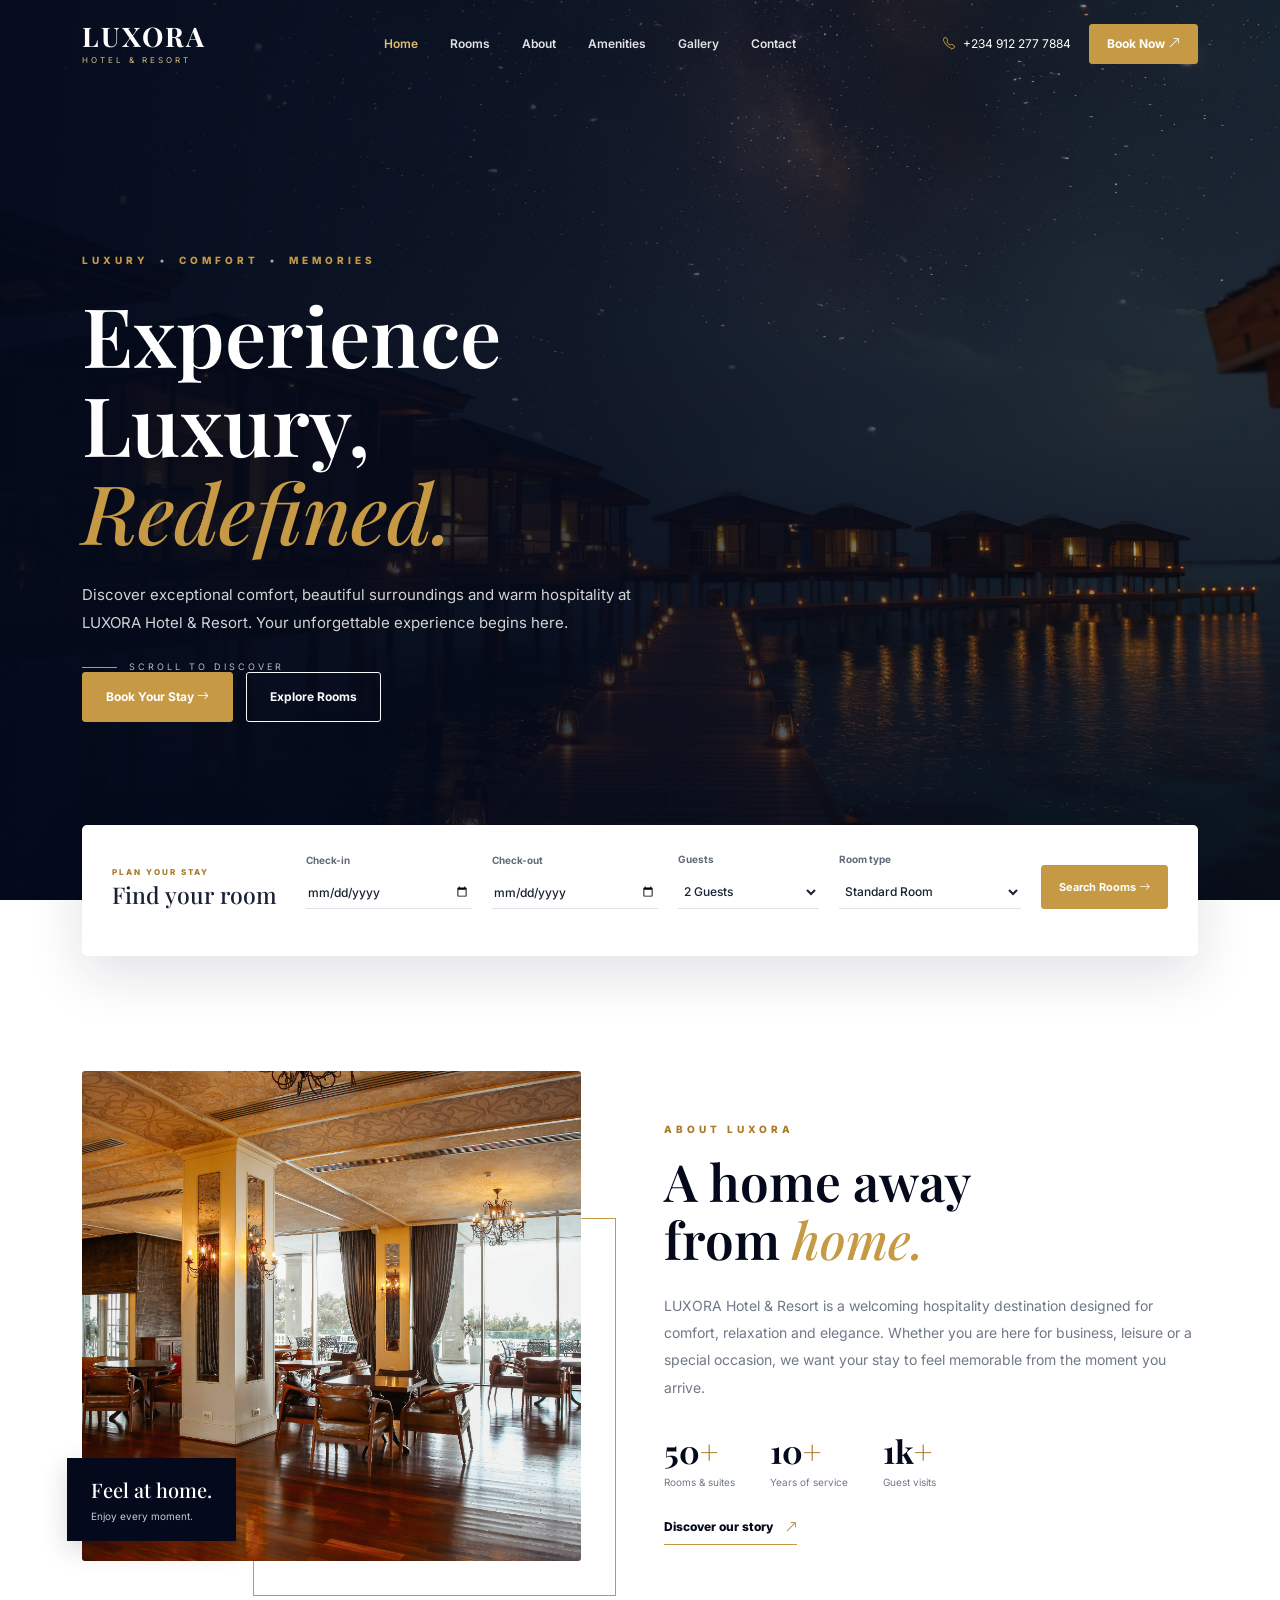
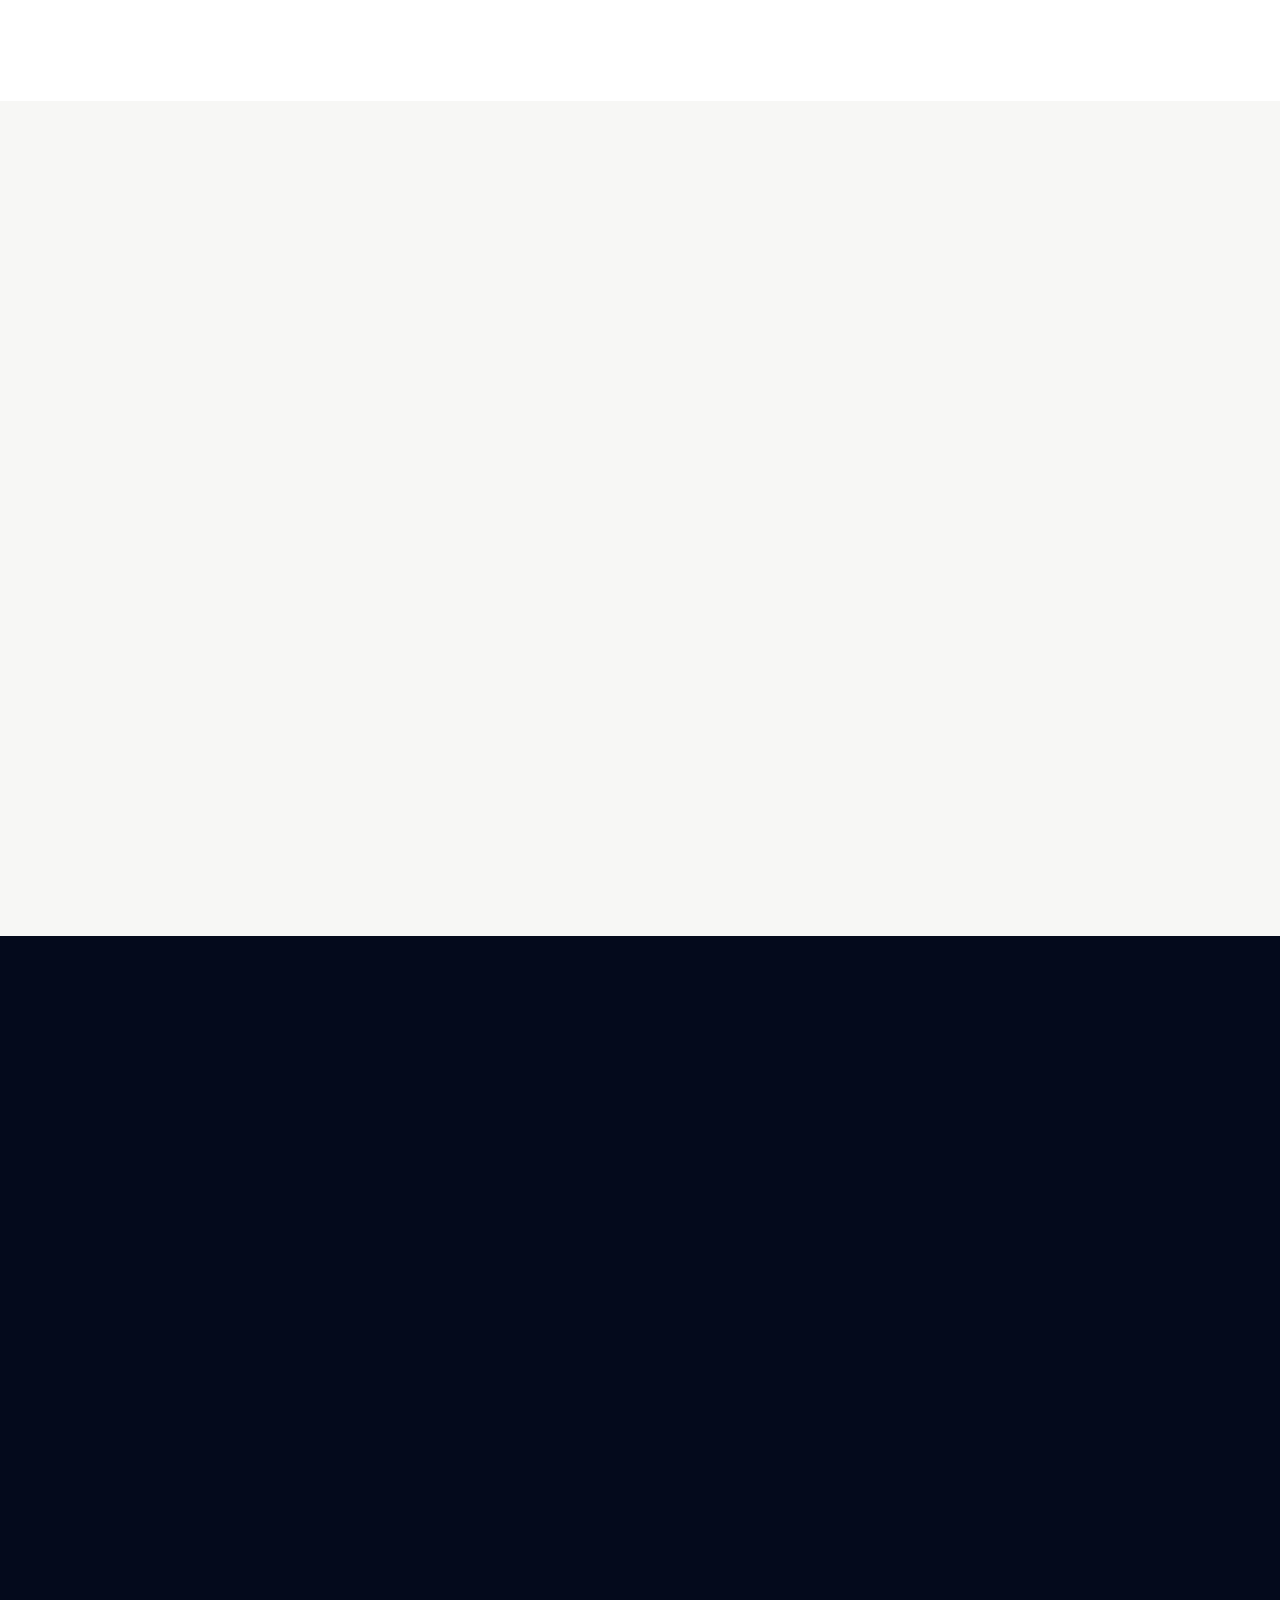
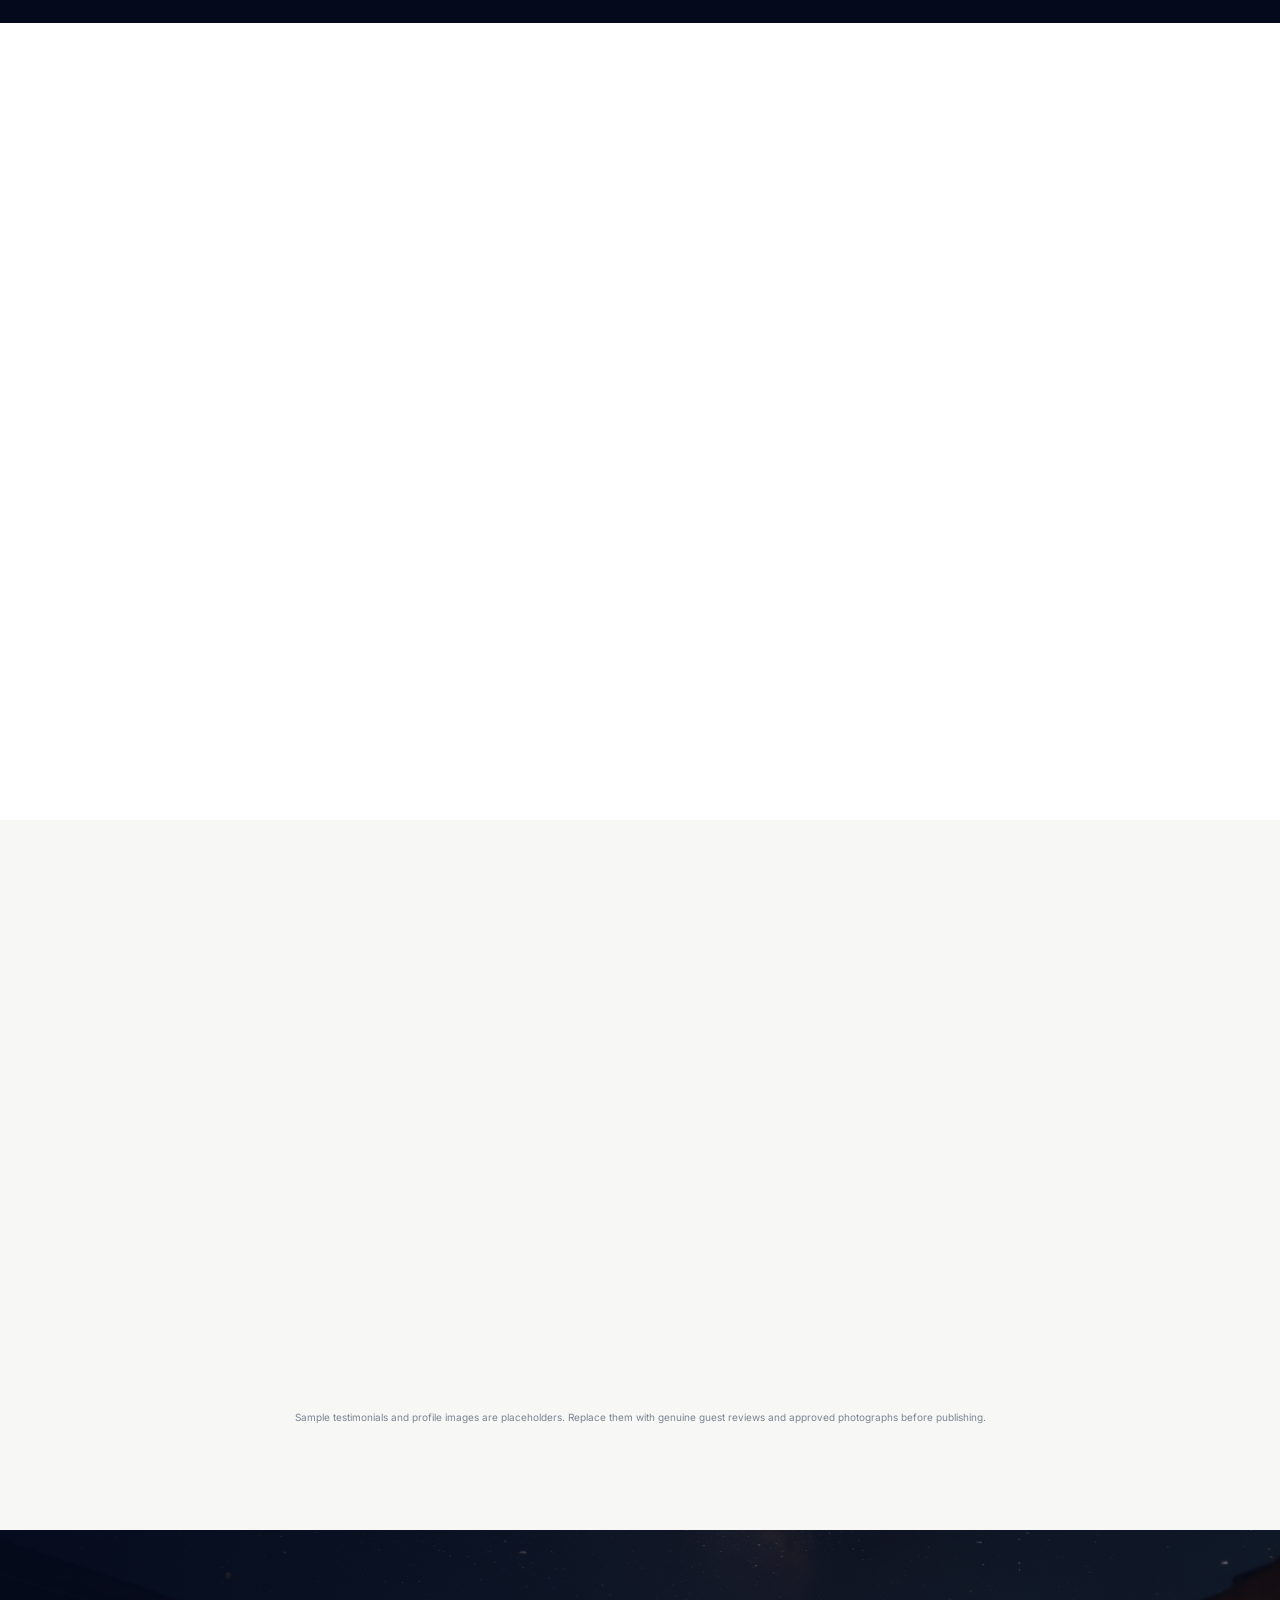
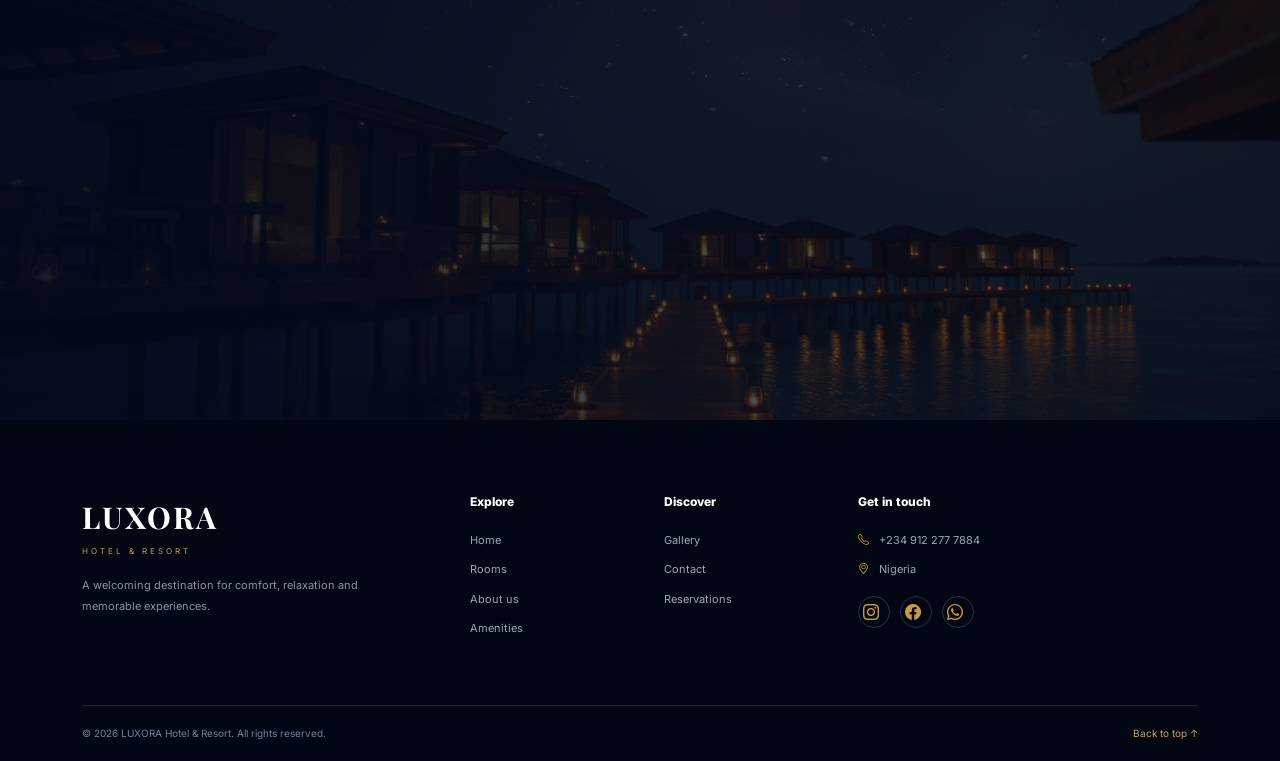
==== commit 461e2e77: "I build a hotel website" ====
--- a/index.html
+++ b/index.html
@@ -29,16 +29,16 @@
 
         <div class="collapse navbar-collapse" id="mainNav">
             <ul class="navbar-nav mx-auto">
-                <li class="nav-item"><a class="nav-link active" href="#home">Home</a></li>
+                <li class="nav-item"><a class="nav-link active" href="index.html">Home</a></li>
                 <li class="nav-item"><a class="nav-link" href="rooms.html">Rooms</a></li>
-                <li class="nav-item"><a class="nav-link" href="#about">About</a></li>
-                <li class="nav-item"><a class="nav-link" href="#amenities">Amenities</a></li>
-                <li class="nav-item"><a class="nav-link" href="#gallery">Gallery</a></li>
-                <li class="nav-item"><a class="nav-link" href="#contact">Contact</a></li>
+                <li class="nav-item"><a class="nav-link" href="about.html">About</a></li>
+                <li class="nav-item"><a class="nav-link" href="amenities.html">Amenities</a></li>
+                <li class="nav-item"><a class="nav-link" href="gallery.html">Gallery</a></li>
+                <li class="nav-item"><a class="nav-link" href="contact.html">Contact</a></li>
             </ul>
             <div class="nav-actions">
                 <a class="nav-phone" href="tel:+2349122777884"><i class="bi bi-telephone"></i> +234 912 277 7884</a>
-                <a class="btn btn-gold nav-book" href="#bookingBox">Book Now <i class="bi bi-arrow-up-right"></i></a>
+                <a class="btn btn-gold nav-book" href="booking.html">Book Now <i class="bi bi-arrow-up-right"></i></a>
             </div>
         </div>
     </div>
